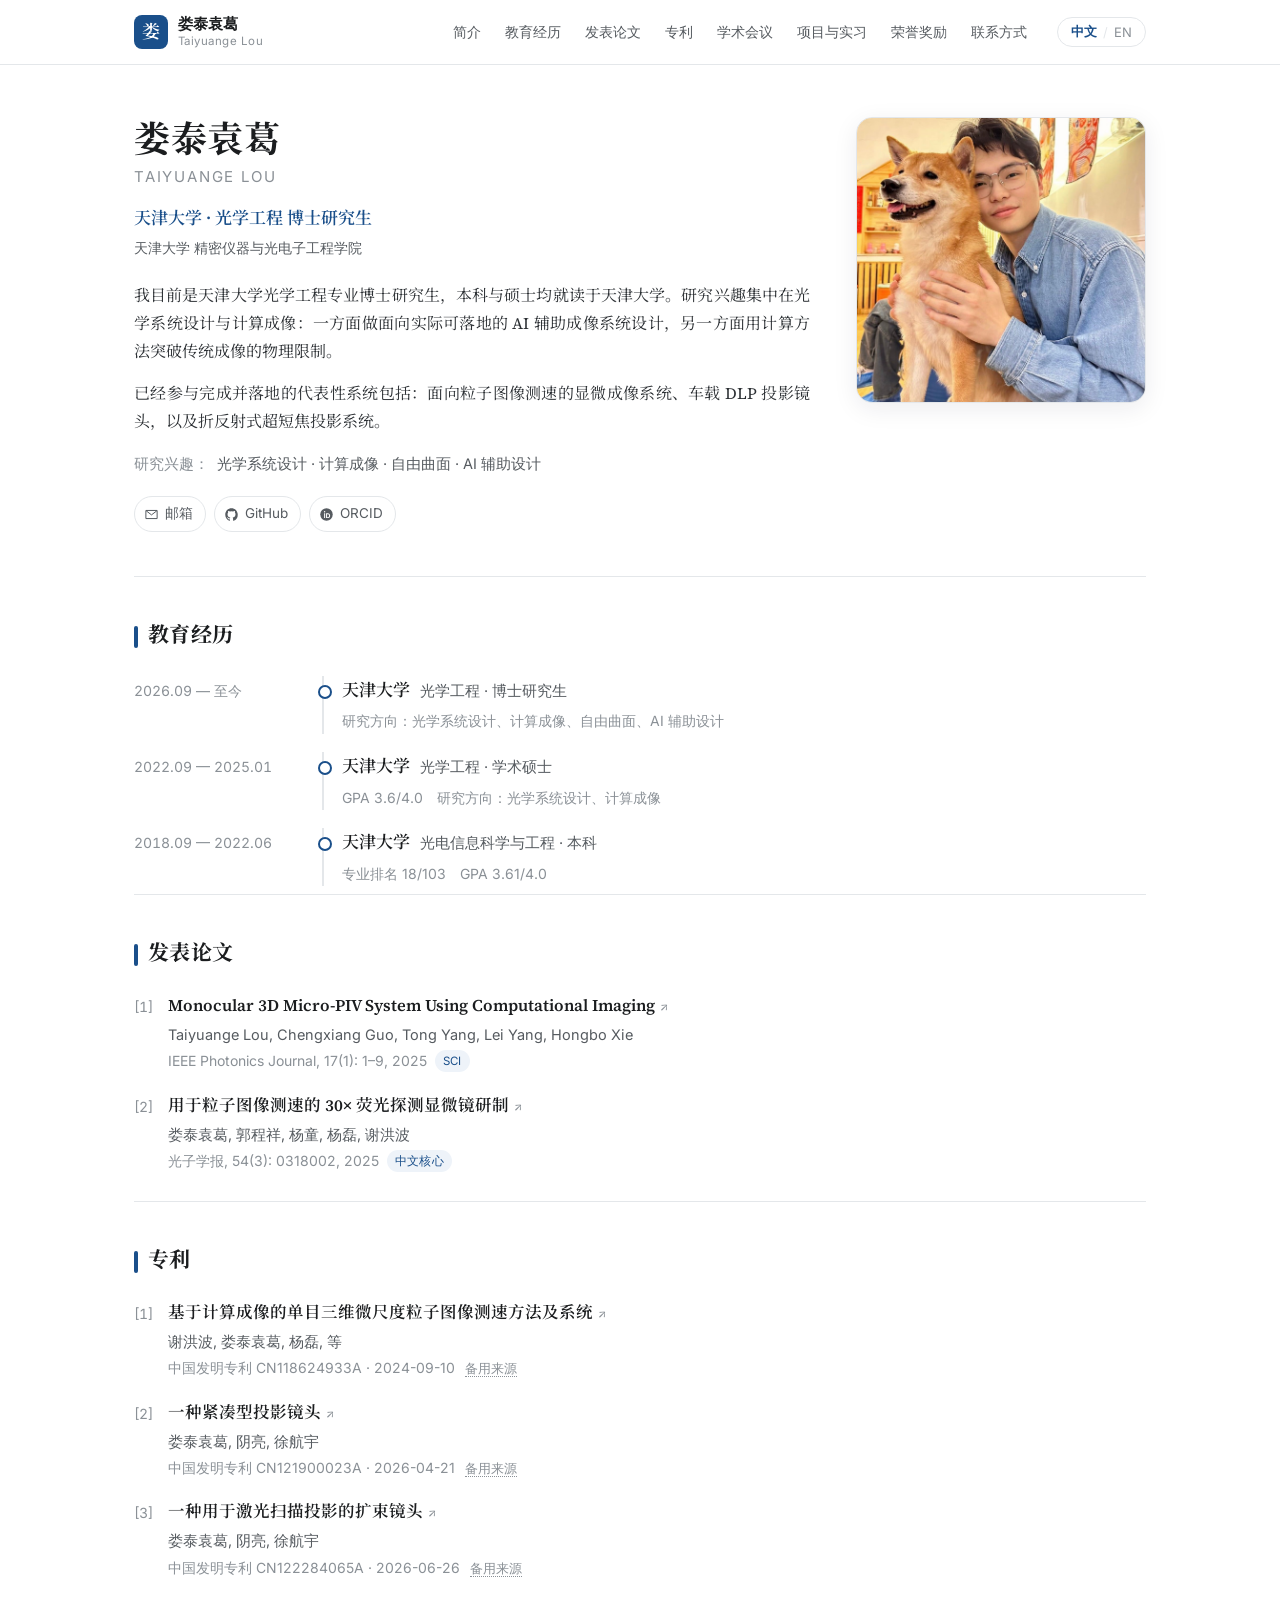
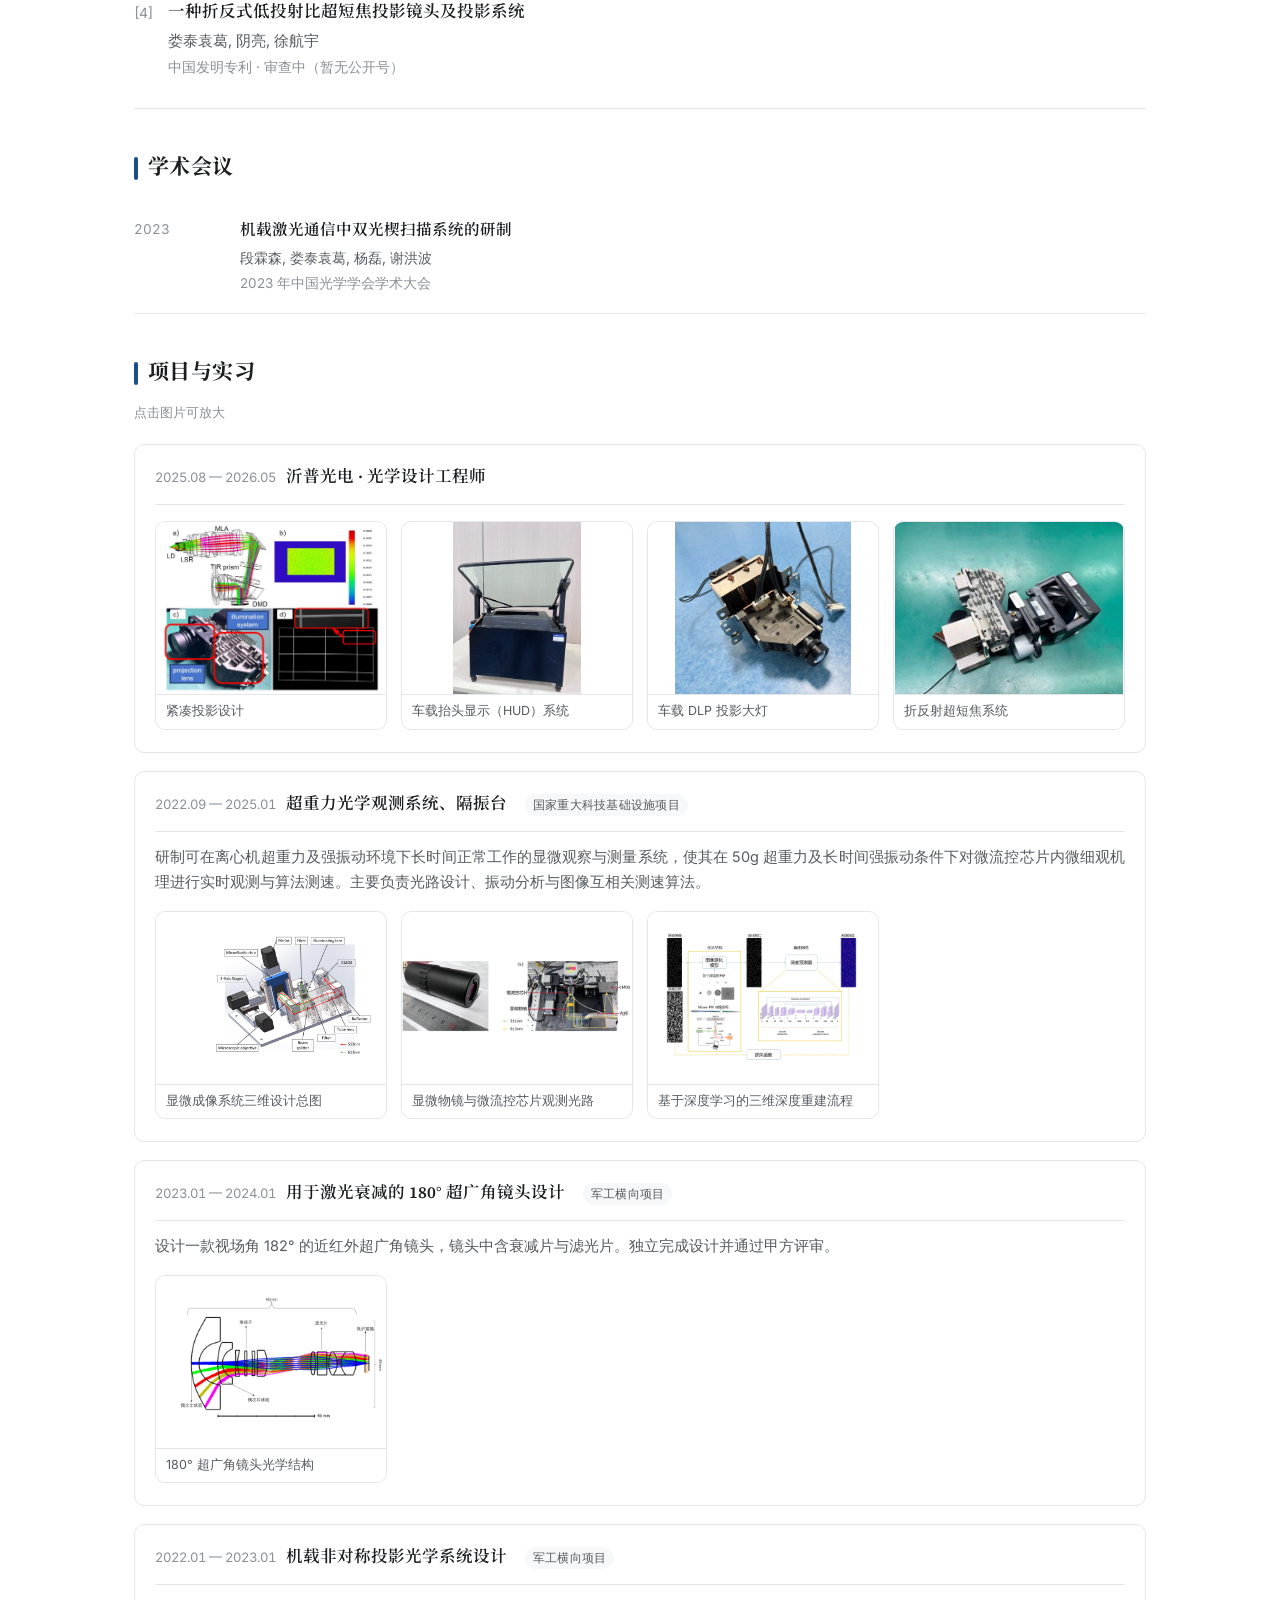
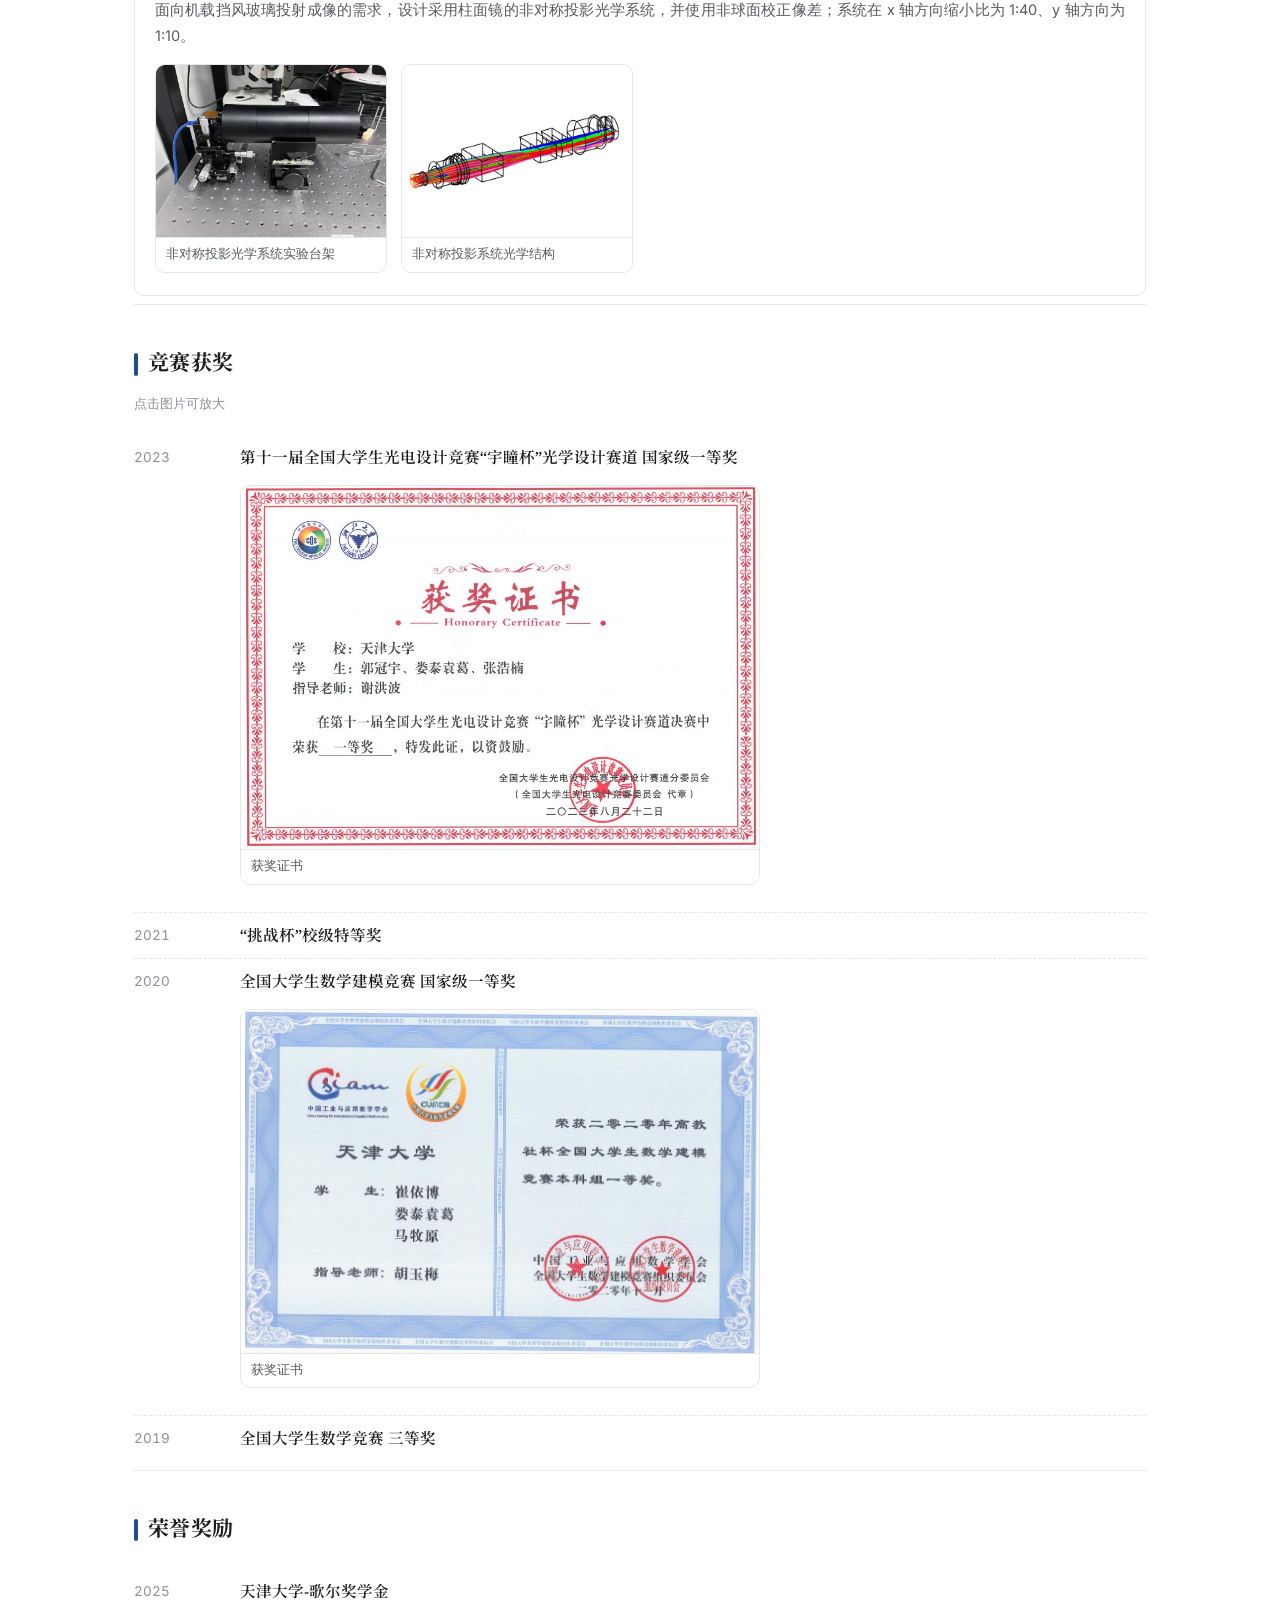
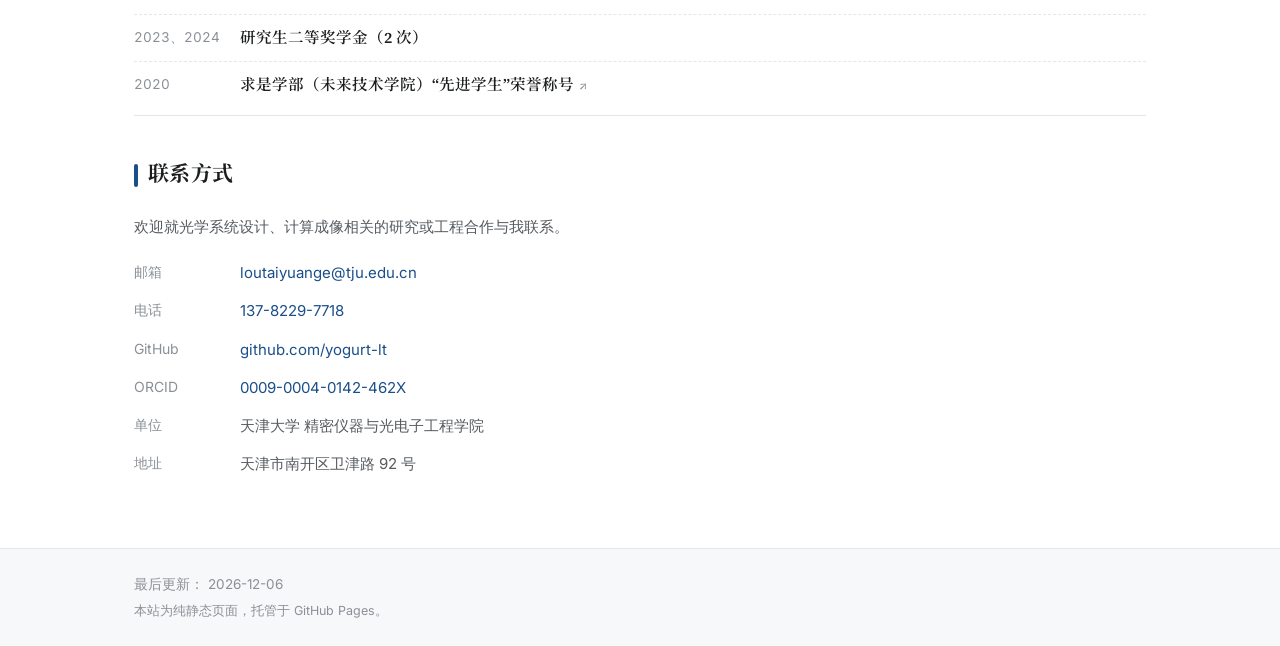
==== index.html @ 1403d363 "Add files via upload" ====
<!DOCTYPE html>
<html lang="zh-CN">
<head>
<meta charset="utf-8">
<meta name="viewport" content="width=device-width, initial-scale=1">
<title>娄泰袁葛 | Taiyuange Lou</title>
<meta name="description" content="娄泰袁葛 — 天津大学光学工程博士研究生，研究方向：光学系统设计、计算成像。">

<!-- 站点图标（可选）：把 favicon.ico 放到根目录即可 -->
<link rel="icon" href="assets/photo.jpg">

<!-- 字体：英文用 Source Serif / 中文用思源宋体；若网络不通会自动回退到系统字体 -->
<link rel="preconnect" href="https://fonts.googleapis.com">
<link rel="preconnect" href="https://fonts.gstatic.com" crossorigin>
<link href="https://fonts.googleapis.com/css2?family=Source+Serif+4:opsz,wght@8..60,400;8..60,600;8..60,700&family=Inter:wght@400;500;600&family=Noto+Serif+SC:wght@400;600;700&display=swap" rel="stylesheet">

<link rel="stylesheet" href="styles.css">
</head>
<body>

<!-- ============ 顶部标题栏 ============ -->
<header class="site-header">
  <div class="wrap header-inner">
    <a class="brand" href="#top">
      <span class="brand-mark">娄</span>
      <span class="brand-text">
        <span class="brand-name" data-i18n="name.full"></span>
        <span class="brand-sub" data-i18n="name.latin"></span>
      </span>
    </a>

    <nav class="site-nav" id="siteNav" aria-label="Main navigation">
      <a href="#about"        data-i18n="nav.about"></a>
      <a href="#education"    data-i18n="nav.education"></a>
      <a href="#publications" data-i18n="nav.publications"></a>
      <a href="#patents"      data-i18n="nav.patents"></a>
      <a href="#conferences"  data-i18n="nav.conferences"></a>
      <a href="#projects"     data-i18n="nav.projects"></a>
      <a href="#honors"       data-i18n="nav.honors"></a>
      <a href="#contact"      data-i18n="nav.contact"></a>
    </nav>

    <div class="header-tools">
      <button class="lang-toggle" id="langToggle" type="button" aria-label="Switch language">
        <span class="lang-opt" data-lang="zh">中文</span>
        <span class="lang-sep">/</span>
        <span class="lang-opt" data-lang="en">EN</span>
      </button>
      <button class="nav-toggle" id="navToggle" type="button" aria-label="Menu" aria-expanded="false">
        <span></span><span></span><span></span>
      </button>
    </div>
  </div>
</header>

<main class="wrap" id="top">

  <!-- ============ 个人简介 ============ -->
  <section class="hero" id="about">
    <div class="hero-text">
      <h1 class="hero-name" data-i18n="name.full"></h1>
      <p class="hero-name-en" data-i18n="name.latin"></p>
      <p class="hero-role" data-i18n="hero.role"></p>
      <p class="hero-affil" data-i18n="hero.affiliation"></p>

      <p class="hero-bio" data-i18n="hero.bio1"></p>
      <p class="hero-bio" data-i18n="hero.bio2"></p>

      <p class="hero-interests">
        <span class="label" data-i18n="hero.interestsLabel"></span>
        <span data-i18n="hero.interests"></span>
      </p>

      <!-- 快捷链接：在 assets/content.js 里改 links 即可 -->
      <ul class="hero-links" id="heroLinks"></ul>
    </div>

    <figure class="hero-photo">
      <img src="assets/photo.jpg" alt="娄泰袁葛 Taiyuange Lou">
    </figure>
  </section>

  <!-- ============ 教育经历 ============ -->
  <section class="section" id="education">
    <h2 class="section-title" data-i18n="nav.education"></h2>
    <div class="timeline" id="educationList"></div>
  </section>

  <!-- ============ 发表论文 ============ -->
  <section class="section" id="publications">
    <h2 class="section-title" data-i18n="nav.publications"></h2>
    <ol class="pub-list" id="publicationList"></ol>
  </section>

  <!-- ============ 专利 ============ -->
  <section class="section" id="patents">
    <h2 class="section-title" data-i18n="nav.patents"></h2>
    <ol class="pub-list" id="patentList"></ol>
  </section>

  <!-- ============ 参与学术会议 ============ -->
  <section class="section" id="conferences">
    <h2 class="section-title" data-i18n="nav.conferences"></h2>
    <ul class="award-list" id="conferenceList"></ul>
  </section>

  <!-- ============ 项目与实习 ============ -->
  <section class="section" id="projects">
    <h2 class="section-title" data-i18n="nav.projects"></h2>
    <p class="section-hint" data-i18n="gallery.hint"></p>
    <div class="card-list" id="projectList"></div>
  </section>

  <!-- ============ 竞赛获奖 ============ -->
  <section class="section" id="competitions">
    <h2 class="section-title" data-i18n="nav.competitions"></h2>
    <p class="section-hint" data-i18n="gallery.hint"></p>
    <ul class="award-list" id="competitionList"></ul>
  </section>

  <!-- ============ 荣誉奖励 ============ -->
  <section class="section" id="honors">
    <h2 class="section-title" data-i18n="nav.honors"></h2>
    <ul class="award-list" id="honorList"></ul>
  </section>

  <!-- ============ 联系方式 ============ -->
  <section class="section" id="contact">
    <h2 class="section-title" data-i18n="nav.contact"></h2>
    <p class="contact-note" data-i18n="contact.note"></p>
    <ul class="contact-list" id="contactList"></ul>
  </section>

</main>

<footer class="site-footer">
  <div class="wrap">
    <p><span data-i18n="footer.updated"></span> <span id="lastUpdated"></span></p>
    <p class="footer-small" data-i18n="footer.built"></p>
  </div>
</footer>

<script src="assets/content.js"></script>
<script src="assets/main.js"></script>
</body>
</html>
---- styles.css ----
/* =========================================================================
   styles.css — 全站样式
   想换配色只需要改文件最上面的 :root 里的几个颜色变量。
   ========================================================================= */

:root {
  --bg:            #ffffff;
  --bg-soft:       #f7f8f9;
  --text:          #1b1d1f;
  --text-soft:     #565b60;
  --text-faint:    #8a9096;
  --line:          #e4e7ea;
  --accent:        #1a4f8a;
  --accent-soft:   #eef3f9;
  --radius:        10px;
  --wrap:          1060px;
  --font-serif:    "Source Serif 4", "Noto Serif SC", Georgia, "Songti SC", "SimSun", serif;
  --font-sans:     Inter, -apple-system, BlinkMacSystemFont, "Segoe UI", "Microsoft YaHei", "PingFang SC", sans-serif;
}

/* 英文模式下正文字体换成无衬线，读起来更接近国际学术主页 */
html[data-lang="en"] {
  --font-serif: "Source Serif 4", Georgia, serif;
  --font-sans: Inter, -apple-system, BlinkMacSystemFont, "Segoe UI", sans-serif;
}

* { box-sizing: border-box; }

html { scroll-behavior: smooth; scroll-padding-top: 84px; }

body {
  margin: 0;
  background: var(--bg);
  color: var(--text);
  font-family: var(--font-sans);
  font-size: 16px;
  line-height: 1.75;
  -webkit-font-smoothing: antialiased;
  text-rendering: optimizeLegibility;
}

a { color: var(--accent); text-decoration: none; }
a:hover { text-decoration: underline; }

p { margin: 0 0 0.9em; }
ol, ul { margin: 0; padding: 0; }

.wrap {
  max-width: var(--wrap);
  margin: 0 auto;
  padding: 0 24px;
}

/* ============================ 顶部导航 ============================ */
.site-header {
  position: sticky;
  top: 0;
  z-index: 50;
  background: rgba(255, 255, 255, 0.92);
  backdrop-filter: saturate(180%) blur(10px);
  border-bottom: 1px solid var(--line);
}

.header-inner {
  display: flex;
  align-items: center;
  gap: 20px;
  min-height: 64px;
}

.brand {
  display: flex;
  align-items: center;
  gap: 10px;
  color: var(--text);
  flex-shrink: 0;
}
.brand:hover { text-decoration: none; }

.brand-mark {
  display: grid;
  place-items: center;
  width: 34px;
  height: 34px;
  border-radius: 8px;
  background: var(--accent);
  color: #fff;
  font-family: var(--font-serif);
  font-size: 18px;
  font-weight: 600;
  line-height: 1;
}

.brand-text { display: flex; flex-direction: column; line-height: 1.25; }
.brand-name { font-size: 15px; font-weight: 600; letter-spacing: 0.01em; }
.brand-sub  { font-size: 11.5px; color: var(--text-faint); letter-spacing: 0.04em; }

.site-nav {
  display: flex;
  gap: 4px;
  margin-left: auto;
  flex-wrap: wrap;
}
.site-nav a {
  padding: 6px 10px;
  border-radius: 6px;
  font-size: 14px;
  color: var(--text-soft);
  white-space: nowrap;
}
.site-nav a:hover {
  color: var(--accent);
  background: var(--accent-soft);
  text-decoration: none;
}

.header-tools { display: flex; align-items: center; gap: 8px; }

.lang-toggle {
  display: inline-flex;
  align-items: center;
  gap: 4px;
  padding: 5px 11px;
  border: 1px solid var(--line);
  border-radius: 999px;
  background: #fff;
  font-family: inherit;
  font-size: 13px;
  color: var(--text-faint);
  cursor: pointer;
  transition: border-color 0.15s ease;
}
.lang-toggle:hover { border-color: var(--accent); }
.lang-opt { padding: 0 2px; }
.lang-opt.is-active { color: var(--accent); font-weight: 600; }
.lang-sep { color: var(--line); }

.nav-toggle {
  display: none;
  flex-direction: column;
  justify-content: center;
  gap: 4px;
  width: 34px;
  height: 34px;
  padding: 0 7px;
  border: 1px solid var(--line);
  border-radius: 8px;
  background: #fff;
  cursor: pointer;
}
.nav-toggle span { display: block; height: 1.5px; background: var(--text-soft); border-radius: 2px; }

/* ============================ 个人简介 ============================ */
.hero {
  display: grid;
  grid-template-columns: minmax(0, 1fr) 290px;
  gap: 46px;
  align-items: start;
  padding: 52px 0 44px;
  border-bottom: 1px solid var(--line);
}

.hero-name {
  margin: 0;
  font-family: var(--font-serif);
  font-size: 36px;
  font-weight: 700;
  letter-spacing: 0.02em;
  line-height: 1.25;
}

.hero-name-en {
  margin: 2px 0 14px;
  font-size: 15px;
  letter-spacing: 0.12em;
  text-transform: uppercase;
  color: var(--text-faint);
}

.hero-role {
  margin: 0 0 2px;
  font-family: var(--font-serif);
  font-size: 17px;
  font-weight: 600;
  color: var(--accent);
}

.hero-affil {
  margin: 0 0 20px;
  font-size: 14px;
  color: var(--text-soft);
}

.hero-bio {
  font-family: var(--font-serif);
  font-size: 16px;
  color: #2c3034;
  text-align: justify;
}

.hero-interests {
  font-size: 14.5px;
  color: var(--text-soft);
  margin-top: 16px;
}
.label { color: var(--text-faint); margin-right: 4px; }

.hero-links {
  display: flex;
  flex-wrap: wrap;
  gap: 8px;
  list-style: none;
  margin-top: 20px;
}

.chip {
  display: inline-flex;
  align-items: center;
  gap: 6px;
  padding: 5px 12px 5px 9px;
  border: 1px solid var(--line);
  border-radius: 999px;
  font-size: 13.5px;
  color: var(--text-soft);
  background: #fff;
  transition: all 0.15s ease;
}
.chip:hover {
  border-color: var(--accent);
  color: var(--accent);
  background: var(--accent-soft);
  text-decoration: none;
}
.chip-icon { display: inline-flex; width: 15px; height: 15px; }
.chip-icon svg { width: 100%; height: 100%; }

.hero-photo { margin: 0; }
.hero-photo img {
  display: block;
  width: 100%;
  height: auto;               /* 按原始比例完整显示，不做任何裁切 */
  border-radius: 16px;        /* 圆角矩形，不裁成圆形 */
  border: 1px solid var(--line);
  background: #fff;
  box-shadow: 0 6px 24px rgba(20, 30, 45, 0.08);
}

/* ============================ 通用区块 ============================ */
.section {
  padding: 40px 0 8px;
  border-bottom: 1px solid var(--line);
}
.section:last-of-type { border-bottom: none; }

.section-title {
  margin: 0 0 22px;
  font-family: var(--font-serif);
  font-size: 21px;
  font-weight: 700;
  letter-spacing: 0.02em;
  position: relative;
  padding-left: 14px;
}
.section-title::before {
  content: "";
  position: absolute;
  left: 0;
  top: 0.42em;
  width: 4px;
  height: 1.05em;
  border-radius: 2px;
  background: var(--accent);
}

/* ============================ 教育经历 ============================ */
.timeline { display: flex; flex-direction: column; gap: 18px; }
.tl-item {
  display: grid;
  grid-template-columns: 168px minmax(0, 1fr);
  gap: 20px;
}
.tl-when {
  font-size: 14px;
  color: var(--text-faint);
  font-variant-numeric: tabular-nums;
  padding-top: 3px;
}
.tl-body { border-left: 2px solid var(--line); padding-left: 18px; position: relative; }
.tl-body::before {
  content: "";
  position: absolute;
  left: -6px;
  top: 9px;
  width: 10px;
  height: 10px;
  border-radius: 50%;
  background: #fff;
  border: 2px solid var(--accent);
}
.tl-head { display: flex; flex-wrap: wrap; align-items: baseline; gap: 10px; }
.tl-school { font-family: var(--font-serif); font-size: 17px; font-weight: 600; }
.tl-degree { font-size: 14.5px; color: var(--text-soft); }
.tl-details { margin: 4px 0 0; font-size: 14px; color: var(--text-faint); }

/* ============================ 论文 / 专利 ============================ */
.pub-list { list-style: none; counter-reset: pub; }
.pub-item {
  counter-increment: pub;
  position: relative;
  padding: 0 0 20px 34px;
}
.pub-item::before {
  content: "[" counter(pub) "]";
  position: absolute;
  left: 0;
  top: 1px;
  font-size: 14px;
  color: var(--text-faint);
  font-variant-numeric: tabular-nums;
}
.pub-title {
  margin: 0 0 3px;
  font-family: var(--font-serif);
  font-size: 16.5px;
  font-weight: 600;
  line-height: 1.5;
}
.pub-title a { color: var(--text); border-bottom: 1px solid transparent; }
.pub-title a:hover { color: var(--accent); text-decoration: none; border-bottom-color: var(--accent); }
.pub-ext { font-size: 12px; color: var(--text-faint); margin-left: 5px; }
.pub-authors { margin: 0 0 2px; font-size: 14.5px; color: var(--text-soft); }
.pub-authors strong, .pub-authors b { color: var(--accent); font-weight: 600; }
.pub-venue { margin: 0; font-size: 14px; color: var(--text-faint); }

.tag {
  display: inline-block;
  margin-left: 8px;
  padding: 1px 8px;
  border-radius: 999px;
  background: var(--accent-soft);
  color: var(--accent);
  font-size: 11.5px;
  font-family: var(--font-sans);
  letter-spacing: 0.02em;
  vertical-align: 1px;
}
.tag-soft { background: var(--bg-soft); color: var(--text-soft); }

.pub-alt {
  margin-left: 10px;
  font-size: 12.5px;
  color: var(--text-faint);
  border-bottom: 1px dotted var(--text-faint);
}
.pub-alt:hover { color: var(--accent); border-bottom-color: var(--accent); text-decoration: none; }

/* ============================ 项目与实习 ============================ */
.card-list { display: flex; flex-direction: column; gap: 18px; }
.card {
  border: 1px solid var(--line);
  border-radius: var(--radius);
  padding: 18px 20px 8px;
  background: #fff;
  transition: border-color 0.15s ease;
}
.card:hover { border-color: #cfd6dd; }
.card-head {
  display: flex;
  flex-wrap: wrap;
  align-items: baseline;
  gap: 10px;
  padding-bottom: 12px;
  margin-bottom: 12px;
  border-bottom: 1px solid var(--line);
}
.card-period {
  font-size: 13px;
  color: var(--text-faint);
  font-variant-numeric: tabular-nums;
}
.card-org { font-family: var(--font-serif); font-size: 16.5px; font-weight: 600; }
.card-entry { margin-bottom: 12px; }
.card-name {
  margin: 0 0 3px;
  font-size: 15.5px;
  font-weight: 600;
  font-family: var(--font-serif);
}
.card-desc { margin: 0; font-size: 14.5px; color: var(--text-soft); text-align: justify; }

/* ============================ 竞赛 / 荣誉 ============================ */
.award-list { list-style: none; }
.award-item {
  display: grid;
  grid-template-columns: 92px minmax(0, 1fr);
  gap: 14px;
  padding: 9px 0;
  border-bottom: 1px dashed var(--line);
}
.award-item:last-child { border-bottom: none; }
.award-year {
  font-size: 13.5px;
  color: var(--text-faint);
  font-variant-numeric: tabular-nums;
  padding-top: 2px;
}
.award-title { margin: 0; font-size: 15.5px; font-weight: 600; font-family: var(--font-serif); }
.award-title a { color: var(--text); border-bottom: 1px solid transparent; }
.award-title a:hover { color: var(--accent); border-bottom-color: var(--accent); text-decoration: none; }
.award-desc { margin: 2px 0 0; font-size: 14px; color: var(--text-soft); }
.award-venue { margin: 2px 0 0; font-size: 13.5px; color: var(--text-faint); }

.section-hint {
  margin: -10px 0 20px;
  font-size: 12.5px;
  color: var(--text-faint);
}

/* ============================ 图片墙 ============================ */
.gallery {
  display: grid;
  grid-template-columns: repeat(auto-fill, minmax(210px, 1fr));
  gap: 14px;
  margin: 16px 0 14px;
}
.gallery-item {
  margin: 0;
  border: 1px solid var(--line);
  border-radius: var(--radius);
  overflow: hidden;
  background: var(--bg-soft);
}
.gallery-item img {
  display: block;
  width: 100%;
  height: 172px;
  object-fit: contain;        /* 完整显示图片，不做任何裁切 */
  object-position: center;
  cursor: zoom-in;
  background: #fff;
}
.gallery-item figcaption {
  padding: 7px 10px 8px;
  font-size: 12.5px;
  line-height: 1.5;
  color: var(--text-soft);
  background: #fff;
  border-top: 1px solid var(--line);
}

/* 证书类图片：用两栏大图展示，保证证书上的字看得清 */
.award-cert {
  display: grid;
  grid-template-columns: repeat(auto-fit, minmax(360px, 520px));
  gap: 16px;
  margin: 14px 0 18px;
  list-style: none;
  padding: 0;
}
.award-cert .gallery-item img {
  height: auto;
  max-height: 420px;
  object-fit: contain;
  width: 100%;
}

/* ============================ 图片放大预览 ============================ */
.lightbox {
  display: none;
  position: fixed;
  inset: 0;
  z-index: 100;
  background: rgba(16, 18, 20, 0.86);
  padding: 26px;
  overflow: auto;
}
.lightbox.is-open { display: flex; align-items: center; justify-content: center; }
.lightbox-inner { max-width: 1100px; width: 100%; text-align: center; }
.lightbox-img {
  max-width: 100%;
  max-height: 80vh;
  border-radius: var(--radius);
  background: #fff;
}
.lightbox-cap { margin: 12px 0 0; color: #e8eaec; font-size: 14px; }
.lightbox-close {
  position: fixed;
  top: 18px;
  right: 22px;
  width: 38px;
  height: 38px;
  border: 1px solid rgba(255, 255, 255, 0.35);
  border-radius: 50%;
  background: rgba(0, 0, 0, 0.35);
  color: #fff;
  font-size: 20px;
  line-height: 1;
  cursor: pointer;
}
.lightbox-close:hover { background: rgba(255, 255, 255, 0.16); }

.skills-line { font-size: 14.5px; color: var(--text-soft); margin: 14px 0 0; }
.skills-line:last-child { margin-bottom: 32px; }

/* ============================ 联系方式 ============================ */
.contact-note { font-size: 15px; color: var(--text-soft); }
.contact-list { list-style: none; margin-bottom: 32px; }
.contact-item {
  display: grid;
  grid-template-columns: 92px minmax(0, 1fr);
  gap: 14px;
  padding: 6px 0;
  font-size: 15px;
}
.contact-label { color: var(--text-faint); font-size: 14px; }
.contact-value { color: var(--text-soft); }

/* ============================ 页脚 ============================ */
.site-footer {
  border-top: 1px solid var(--line);
  background: var(--bg-soft);
  padding: 24px 0;
  margin-top: 24px;
  font-size: 13.5px;
  color: var(--text-faint);
}
.site-footer p { margin: 0; }
.footer-small { margin-top: 4px !important; font-size: 12.5px; }

/* ============================ 窄屏 ============================ */
@media (max-width: 860px) {
  .hero {
    grid-template-columns: 1fr;
    gap: 26px;
    padding-top: 34px;
  }
  .hero-photo { order: -1; width: 210px; }
  .hero-name { font-size: 30px; }

  .header-inner { flex-wrap: wrap; }
  .site-nav {
    order: 3;
    width: 100%;
    margin-left: 0;
    display: none;
    padding-bottom: 12px;
    gap: 2px;
  }
  .site-nav.is-open { display: flex; }
  .header-tools { margin-left: auto; }
  .nav-toggle { display: flex; }

  .tl-item, .award-item, .contact-item {
    grid-template-columns: 1fr;
    gap: 3px;
  }
  .gallery { grid-template-columns: repeat(auto-fill, minmax(150px, 1fr)); gap: 10px; }
  .gallery-item img { height: 140px; }
  .tl-body { border-left: none; padding-left: 0; }
  .tl-body::before { display: none; }
  .pub-item { padding-left: 26px; }
}

/* ============================ 深色模式（跟随系统） ============================ */
@media (prefers-color-scheme: dark) {
  :root {
    --bg:         #16181b;
    --bg-soft:    #1d2023;
    --text:       #e8eaec;
    --text-soft:  #b3b8bd;
    --text-faint: #83898f;
    --line:       #2c3034;
    --accent:     #7fb0e6;
    --accent-soft:#1f2933;
  }
  .site-header { background: rgba(22, 24, 27, 0.92); }
  .lang-toggle, .nav-toggle, .chip, .card { background: #1b1e21; }
  .hero-photo img { background: #1b1e21; }
  .hero-bio { color: #d6d9dc; }
  .tl-body::before { background: var(--bg); }
}

/* ============================ 打印 / 导出 PDF ============================ */
@media print {
  .site-header, .site-footer, .hero-links, .nav-toggle, .lang-toggle { display: none !important; }
  body { font-size: 11pt; }
  .section { break-inside: avoid; padding-top: 18px; }
  a { color: inherit; }
  a[href^="http"]::after { content: " (" attr(href) ")"; font-size: 9pt; color: #666; }
}
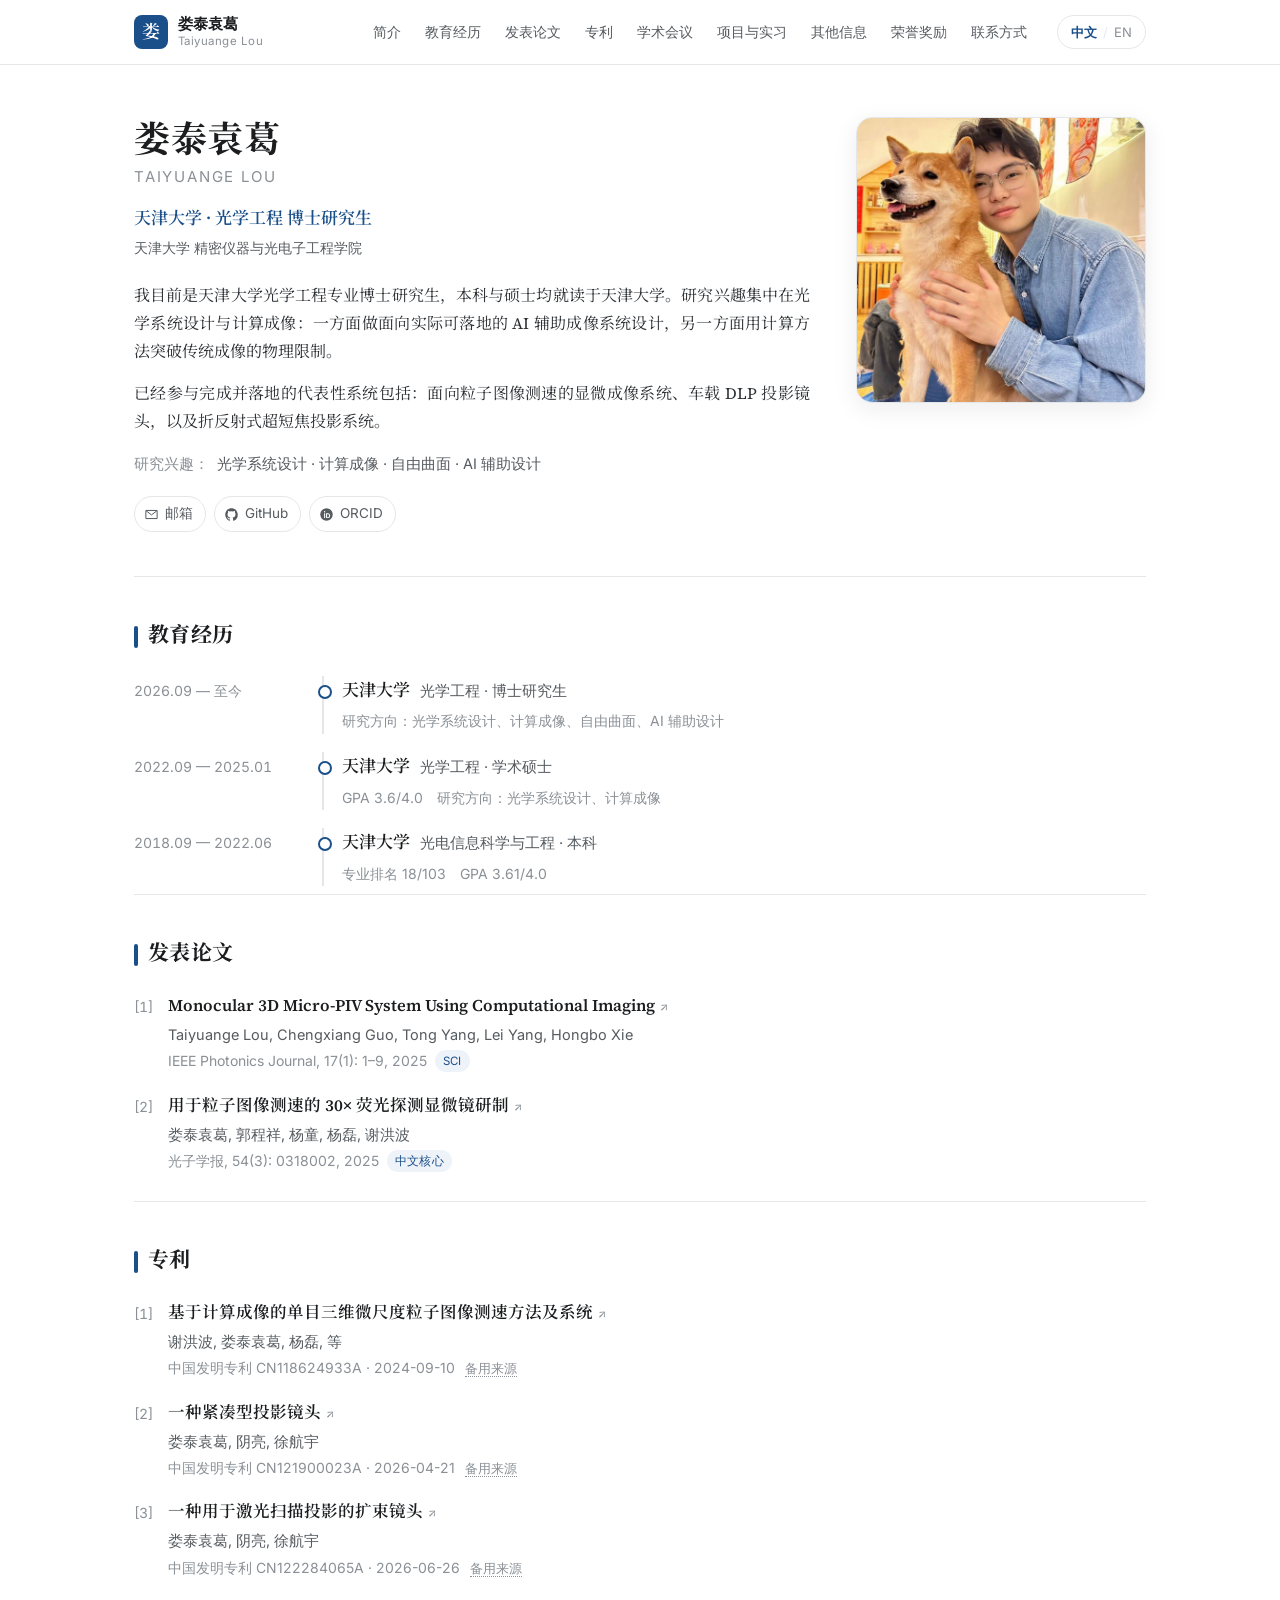
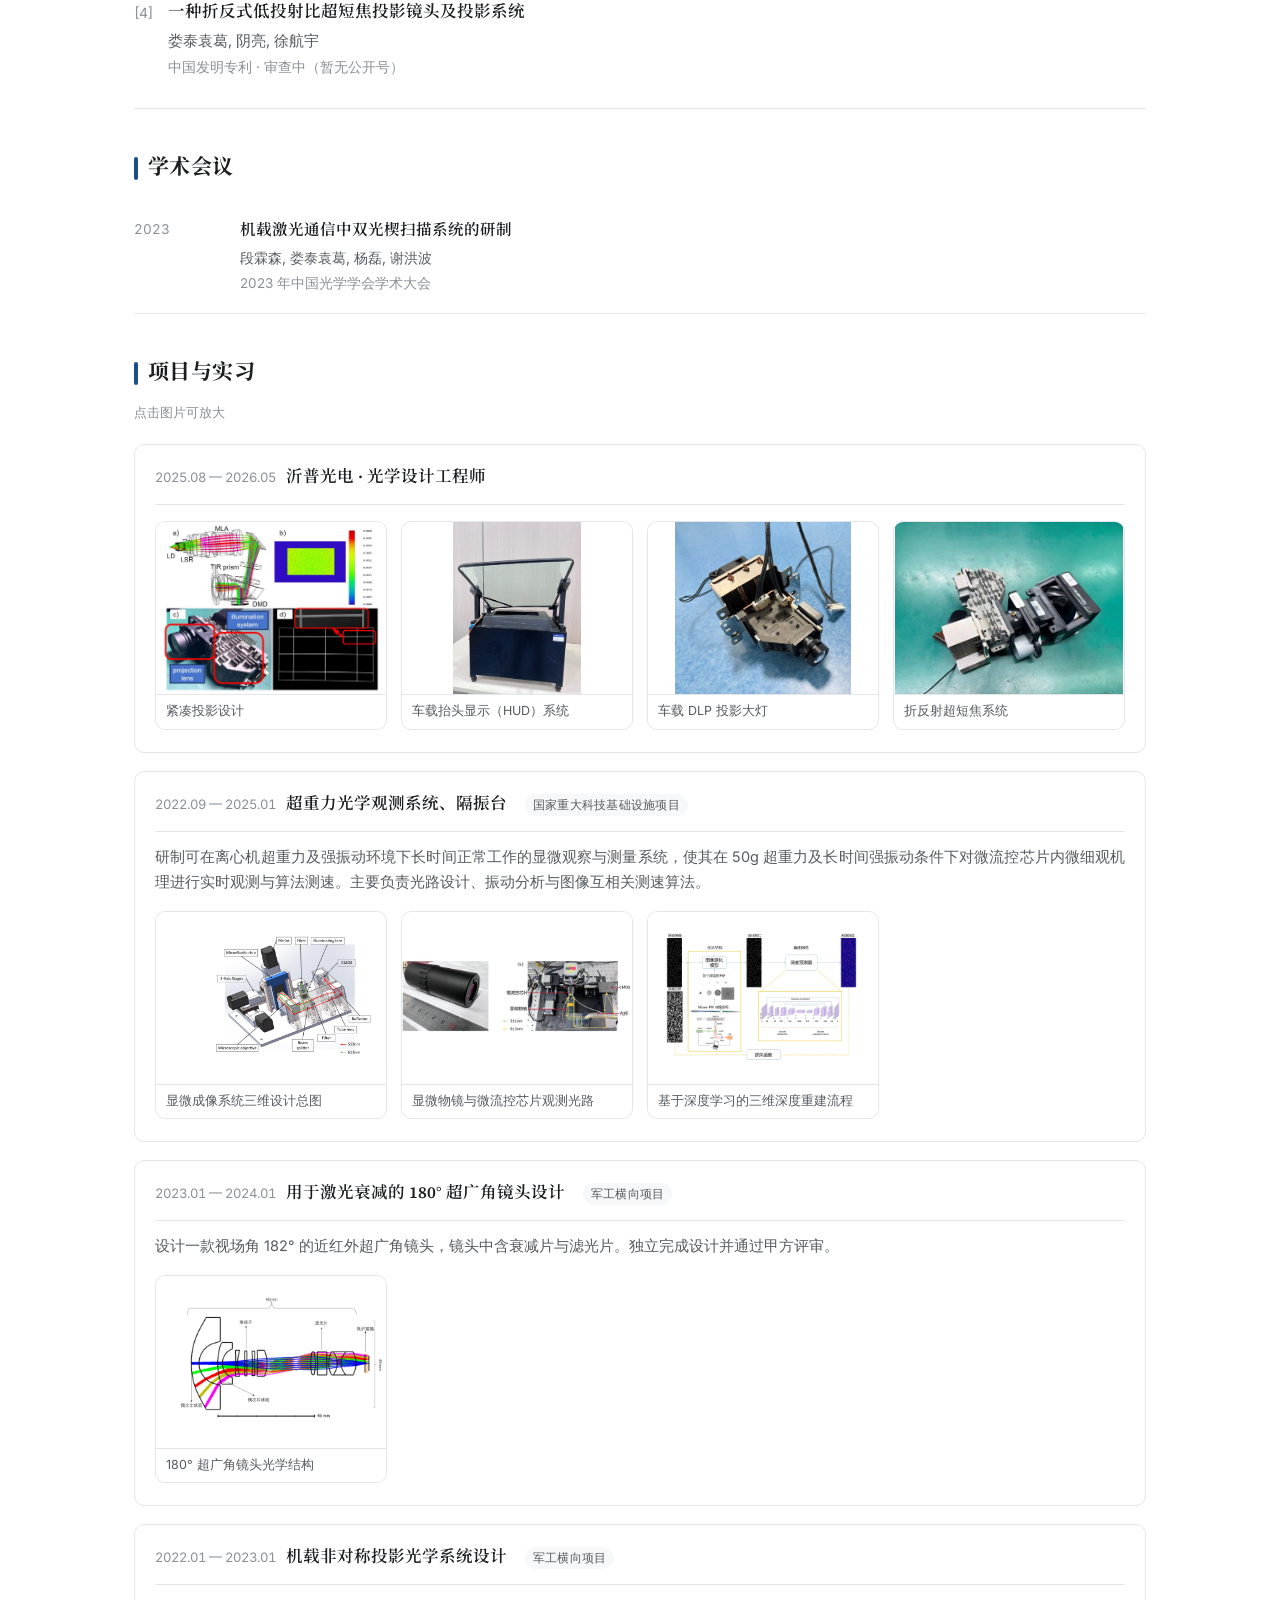
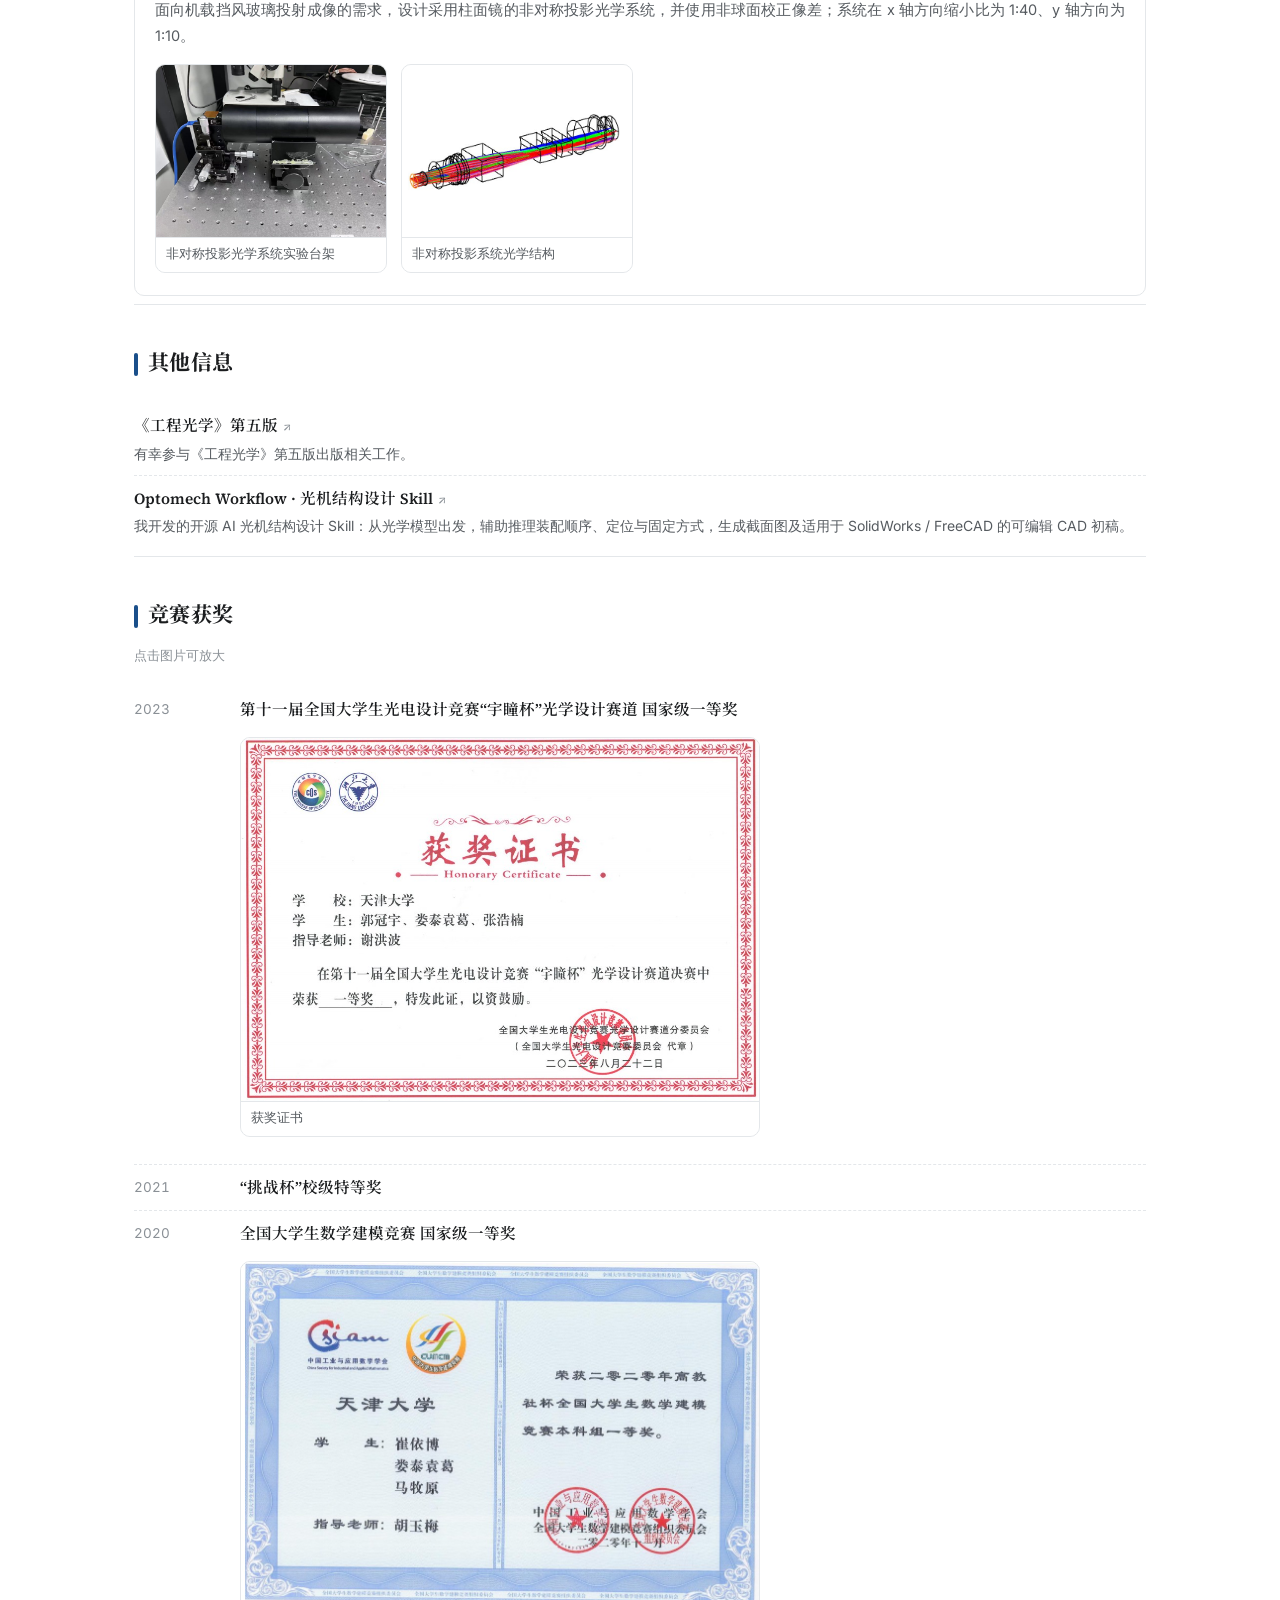
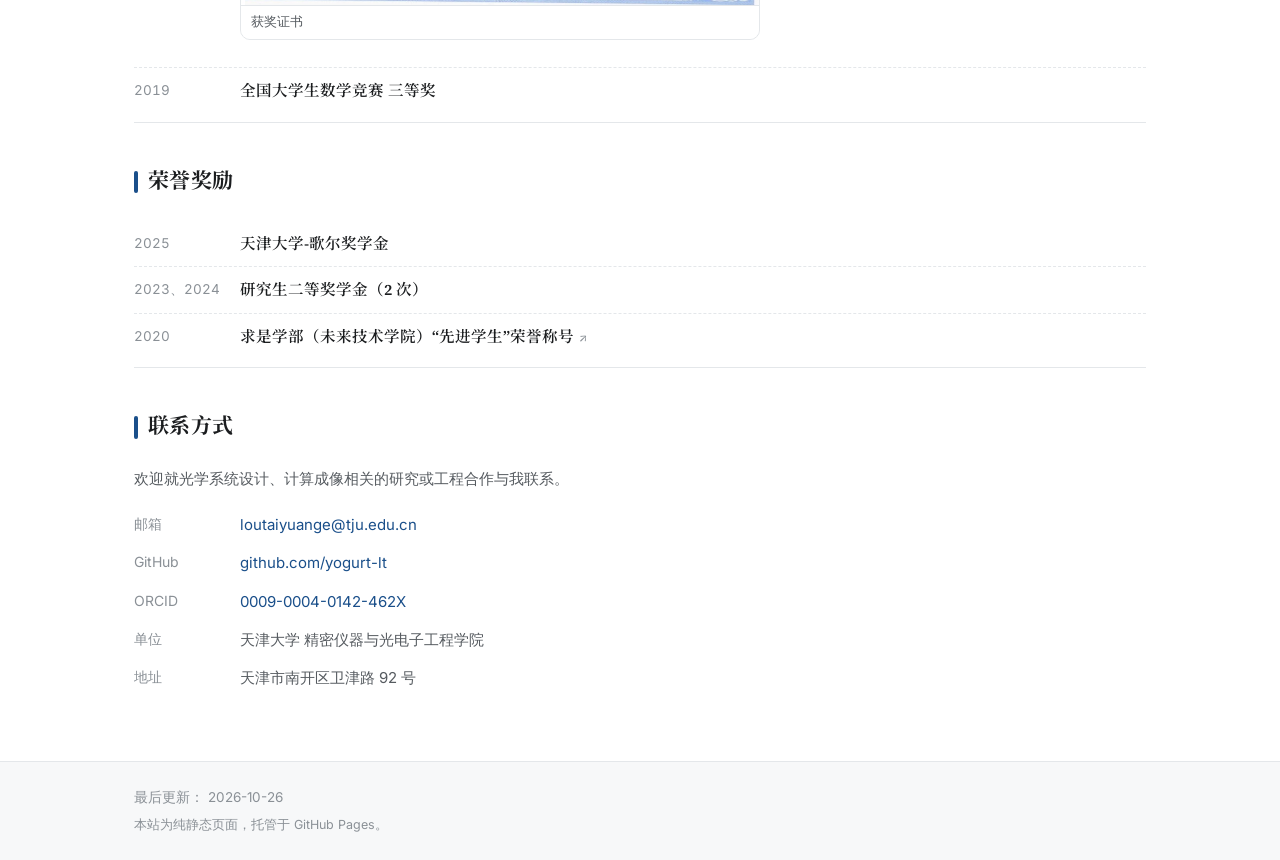
==== commit 2164945a: "Publish crawlable bilingual homepage and update personal information" ====
--- a/index.html
+++ b/index.html
@@ -1,10 +1,10 @@
 <!DOCTYPE html>
-<html lang="zh-CN">
+<html lang="zh-CN" data-lang="zh">
 <head>
 <meta charset="utf-8">
 <meta name="viewport" content="width=device-width, initial-scale=1">
-<title>娄泰袁葛 | Taiyuange Lou</title>
-<meta name="description" content="娄泰袁葛 — 天津大学光学工程博士研究生，研究方向：光学系统设计、计算成像。">
+<title>娄泰袁葛 | Taiyuange Lou | 天津大学光学工程</title>
+<meta name="description" content="天津大学 · 光学工程 博士研究生. 光学系统设计 · 计算成像 · 自由曲面 · AI 辅助设计">
 
 <!-- 站点图标（可选）：把 favicon.ico 放到根目录即可 -->
 <link rel="icon" href="assets/photo.jpg">
@@ -15,6 +15,10 @@
 <link href="https://fonts.googleapis.com/css2?family=Source+Serif+4:opsz,wght@8..60,400;8..60,600;8..60,700&family=Inter:wght@400;500;600&family=Noto+Serif+SC:wght@400;600;700&display=swap" rel="stylesheet">
 
 <link rel="stylesheet" href="styles.css">
+<link rel="canonical" href="https://yogurt-lt.github.io/">
+<link rel="alternate" hreflang="zh-CN" href="https://yogurt-lt.github.io/">
+<link rel="alternate" hreflang="en" href="https://yogurt-lt.github.io/en.html">
+<link rel="alternate" hreflang="x-default" href="https://yogurt-lt.github.io/">
 </head>
 <body>
 
@@ -24,28 +28,29 @@
     <a class="brand" href="#top">
       <span class="brand-mark">娄</span>
       <span class="brand-text">
-        <span class="brand-name" data-i18n="name.full"></span>
-        <span class="brand-sub" data-i18n="name.latin"></span>
+        <span class="brand-name" data-i18n="name.full">娄泰袁葛</span>
+        <span class="brand-sub" data-i18n="name.latin">Taiyuange Lou</span>
       </span>
     </a>
 
     <nav class="site-nav" id="siteNav" aria-label="Main navigation">
-      <a href="#about"        data-i18n="nav.about"></a>
-      <a href="#education"    data-i18n="nav.education"></a>
-      <a href="#publications" data-i18n="nav.publications"></a>
-      <a href="#patents"      data-i18n="nav.patents"></a>
-      <a href="#conferences"  data-i18n="nav.conferences"></a>
-      <a href="#projects"     data-i18n="nav.projects"></a>
-      <a href="#honors"       data-i18n="nav.honors"></a>
-      <a href="#contact"      data-i18n="nav.contact"></a>
+      <a href="#about"        data-i18n="nav.about">简介</a>
+      <a href="#education"    data-i18n="nav.education">教育经历</a>
+      <a href="#publications" data-i18n="nav.publications">发表论文</a>
+      <a href="#patents"      data-i18n="nav.patents">专利</a>
+      <a href="#conferences"  data-i18n="nav.conferences">学术会议</a>
+      <a href="#projects"     data-i18n="nav.projects">项目与实习</a>
+      <a href="#contributions" data-i18n="nav.contributions">其他信息</a>
+      <a href="#honors"       data-i18n="nav.honors">荣誉奖励</a>
+      <a href="#contact"      data-i18n="nav.contact">联系方式</a>
     </nav>
 
     <div class="header-tools">
-      <button class="lang-toggle" id="langToggle" type="button" aria-label="Switch language">
-        <span class="lang-opt" data-lang="zh">中文</span>
+      <a class="lang-toggle" id="langToggle" href="en.html" aria-label="Switch language">
+        <span class="lang-opt is-active" data-lang="zh">中文</span>
         <span class="lang-sep">/</span>
         <span class="lang-opt" data-lang="en">EN</span>
-      </button>
+      </a>
       <button class="nav-toggle" id="navToggle" type="button" aria-label="Menu" aria-expanded="false">
         <span></span><span></span><span></span>
       </button>
@@ -58,21 +63,21 @@
   <!-- ============ 个人简介 ============ -->
   <section class="hero" id="about">
     <div class="hero-text">
-      <h1 class="hero-name" data-i18n="name.full"></h1>
-      <p class="hero-name-en" data-i18n="name.latin"></p>
-      <p class="hero-role" data-i18n="hero.role"></p>
-      <p class="hero-affil" data-i18n="hero.affiliation"></p>
+      <h1 class="hero-name" data-i18n="name.full">娄泰袁葛</h1>
+      <p class="hero-name-en" data-i18n="name.latin">Taiyuange Lou</p>
+      <p class="hero-role" data-i18n="hero.role">天津大学 · 光学工程 博士研究生</p>
+      <p class="hero-affil" data-i18n="hero.affiliation">天津大学 精密仪器与光电子工程学院</p>
 
-      <p class="hero-bio" data-i18n="hero.bio1"></p>
-      <p class="hero-bio" data-i18n="hero.bio2"></p>
+      <p class="hero-bio" data-i18n="hero.bio1">我目前是天津大学光学工程专业博士研究生，本科与硕士均就读于天津大学。研究兴趣集中在光学系统设计与计算成像：一方面做面向实际可落地的 AI 辅助成像系统设计，另一方面用计算方法突破传统成像的物理限制。</p>
+      <p class="hero-bio" data-i18n="hero.bio2">已经参与完成并落地的代表性系统包括：面向粒子图像测速的显微成像系统、车载 DLP 投影镜头，以及折反射式超短焦投影系统。</p>
 
       <p class="hero-interests">
-        <span class="label" data-i18n="hero.interestsLabel"></span>
-        <span data-i18n="hero.interests"></span>
+        <span class="label" data-i18n="hero.interestsLabel">研究兴趣：</span>
+        <span data-i18n="hero.interests">光学系统设计 · 计算成像 · 自由曲面 · AI 辅助设计</span>
       </p>
 
       <!-- 快捷链接：在 assets/content.js 里改 links 即可 -->
-      <ul class="hero-links" id="heroLinks"></ul>
+      <ul class="hero-links" id="heroLinks"><li><a class="chip" href="mailto:loutaiyuange@tju.edu.cn"><span class="chip-icon"><svg viewBox="0 0 24 24" aria-hidden="true"><path d="M3 5.5h18v13H3z" fill="none" stroke="currentColor" stroke-width="1.6"/><path d="M3.6 6.2 12 12.6l8.4-6.4" fill="none" stroke="currentColor" stroke-width="1.6"/></svg></span><span class="chip-text">邮箱</span></a></li><li><a class="chip" href="https://github.com/yogurt-lt/" target="_blank" rel="noopener"><span class="chip-icon"><svg viewBox="0 0 24 24" aria-hidden="true"><path fill="currentColor" d="M12 2C6.48 2 2 6.58 2 12.23c0 4.52 2.87 8.35 6.84 9.7.5.1.68-.22.68-.49v-1.7c-2.78.62-3.37-1.37-3.37-1.37-.45-1.18-1.11-1.5-1.11-1.5-.91-.63.07-.62.07-.62 1 .07 1.53 1.06 1.53 1.06.9 1.57 2.36 1.12 2.94.86.09-.67.35-1.12.63-1.38-2.22-.26-4.56-1.14-4.56-5.06 0-1.12.39-2.03 1.03-2.75-.1-.26-.45-1.3.1-2.71 0 0 .84-.28 2.75 1.05a9.4 9.4 0 0 1 5 0c1.91-1.33 2.75-1.05 2.75-1.05.55 1.41.2 2.45.1 2.71.64.72 1.03 1.63 1.03 2.75 0 3.93-2.34 4.8-4.57 5.05.36.32.68.94.68 1.9v2.82c0 .27.18.6.69.49A10.06 10.06 0 0 0 22 12.23C22 6.58 17.52 2 12 2Z"/></svg></span><span class="chip-text">GitHub</span></a></li><li><a class="chip" href="https://orcid.org/0009-0004-0142-462X" target="_blank" rel="noopener"><span class="chip-icon"><svg viewBox="0 0 24 24" aria-hidden="true"><circle cx="12" cy="12" r="10" fill="currentColor"/><path fill="#fff" d="M9 8.6a1.1 1.1 0 1 1 0-2.2 1.1 1.1 0 0 1 0 2.2Zm-.8 1.4h1.6v7.6H8.2V10Zm3.1 0h3c2.1 0 3.5 1.5 3.5 3.8s-1.4 3.8-3.5 3.8h-3V10Zm1.6 1.4v4.8h1.3c1.2 0 1.9-.9 1.9-2.4s-.7-2.4-1.9-2.4h-1.3Z"/></svg></span><span class="chip-text">ORCID</span></a></li></ul>
     </div>
 
     <figure class="hero-photo">
@@ -82,61 +87,66 @@
 
   <!-- ============ 教育经历 ============ -->
   <section class="section" id="education">
-    <h2 class="section-title" data-i18n="nav.education"></h2>
-    <div class="timeline" id="educationList"></div>
+    <h2 class="section-title" data-i18n="nav.education">教育经历</h2>
+    <div class="timeline" id="educationList"><div class="tl-item"><div class="tl-when">2026.09 — 至今</div><div class="tl-body"><div class="tl-head"><span class="tl-school">天津大学</span><span class="tl-degree">光学工程 · 博士研究生</span></div><p class="tl-details">研究方向：光学系统设计、计算成像、自由曲面、AI 辅助设计</p></div></div><div class="tl-item"><div class="tl-when">2022.09 — 2025.01</div><div class="tl-body"><div class="tl-head"><span class="tl-school">天津大学</span><span class="tl-degree">光学工程 · 学术硕士</span></div><p class="tl-details">GPA 3.6/4.0　研究方向：光学系统设计、计算成像</p></div></div><div class="tl-item"><div class="tl-when">2018.09 — 2022.06</div><div class="tl-body"><div class="tl-head"><span class="tl-school">天津大学</span><span class="tl-degree">光电信息科学与工程 · 本科</span></div><p class="tl-details">专业排名 18/103　GPA 3.61/4.0</p></div></div></div>
   </section>
 
   <!-- ============ 发表论文 ============ -->
   <section class="section" id="publications">
-    <h2 class="section-title" data-i18n="nav.publications"></h2>
-    <ol class="pub-list" id="publicationList"></ol>
+    <h2 class="section-title" data-i18n="nav.publications">发表论文</h2>
+    <ol class="pub-list" id="publicationList"><li class="pub-item"><p class="pub-title"><a href="https://doi.org/10.1109/JPHOT.2024.3520163" target="_blank" rel="noopener">Monocular 3D Micro-PIV System Using Computational Imaging</a><span class="pub-ext">↗</span></p><p class="pub-authors">Taiyuange Lou, Chengxiang Guo, Tong Yang, Lei Yang, Hongbo Xie</p><p class="pub-venue"><span class="pub-venue-text">IEEE Photonics Journal, 17(1): 1–9, 2025</span><span class="tag">SCI</span></p></li><li class="pub-item"><p class="pub-title"><a href="https://doi.org/10.3788/gzxb20255403.0318002" target="_blank" rel="noopener">用于粒子图像测速的 30× 荧光探测显微镜研制</a><span class="pub-ext">↗</span></p><p class="pub-authors">娄泰袁葛, 郭程祥, 杨童, 杨磊, 谢洪波</p><p class="pub-venue"><span class="pub-venue-text">光子学报, 54(3): 0318002, 2025</span><span class="tag">中文核心</span></p></li></ol>
   </section>
 
   <!-- ============ 专利 ============ -->
   <section class="section" id="patents">
-    <h2 class="section-title" data-i18n="nav.patents"></h2>
-    <ol class="pub-list" id="patentList"></ol>
+    <h2 class="section-title" data-i18n="nav.patents">专利</h2>
+    <ol class="pub-list" id="patentList"><li class="pub-item"><p class="pub-title"><a href="https://patents.google.com/patent/CN118624933A/zh" target="_blank" rel="noopener">基于计算成像的单目三维微尺度粒子图像测速方法及系统</a><span class="pub-ext">↗</span></p><p class="pub-authors">谢洪波, 娄泰袁葛, 杨磊, 等</p><p class="pub-venue"><span class="pub-venue-text">中国发明专利 CN118624933A · 2024-09-10</span><a class="pub-alt" href="https://eureka.patsnap.com/patent/CN118624933A" target="_blank" rel="noopener">备用来源</a></p></li><li class="pub-item"><p class="pub-title"><a href="https://patents.google.com/patent/CN121900023A/zh" target="_blank" rel="noopener">一种紧凑型投影镜头</a><span class="pub-ext">↗</span></p><p class="pub-authors">娄泰袁葛, 阴亮, 徐航宇</p><p class="pub-venue"><span class="pub-venue-text">中国发明专利 CN121900023A · 2026-04-21</span><a class="pub-alt" href="https://eureka.patsnap.com/patent/CN121900023A" target="_blank" rel="noopener">备用来源</a></p></li><li class="pub-item"><p class="pub-title"><a href="https://patents.google.com/patent/CN122284065A/zh" target="_blank" rel="noopener">一种用于激光扫描投影的扩束镜头</a><span class="pub-ext">↗</span></p><p class="pub-authors">娄泰袁葛, 阴亮, 徐航宇</p><p class="pub-venue"><span class="pub-venue-text">中国发明专利 CN122284065A · 2026-06-26</span><a class="pub-alt" href="https://eureka.patsnap.com/patent/CN122284065A" target="_blank" rel="noopener">备用来源</a></p></li><li class="pub-item"><p class="pub-title"><span>一种折反式低投射比超短焦投影镜头及投影系统</span></p><p class="pub-authors">娄泰袁葛, 阴亮, 徐航宇</p><p class="pub-venue"><span class="pub-venue-text">中国发明专利 · 审查中（暂无公开号）</span></p></li></ol>
   </section>
 
   <!-- ============ 参与学术会议 ============ -->
   <section class="section" id="conferences">
-    <h2 class="section-title" data-i18n="nav.conferences"></h2>
-    <ul class="award-list" id="conferenceList"></ul>
+    <h2 class="section-title" data-i18n="nav.conferences">学术会议</h2>
+    <ul class="award-list" id="conferenceList"><li class="award-item"><span class="award-year">2023</span><div class="award-body"><p class="award-title">机载激光通信中双光楔扫描系统的研制</p><p class="award-desc">段霖森, 娄泰袁葛, 杨磊, 谢洪波</p><p class="award-venue">2023 年中国光学学会学术大会</p></div></li></ul>
   </section>
 
   <!-- ============ 项目与实习 ============ -->
   <section class="section" id="projects">
-    <h2 class="section-title" data-i18n="nav.projects"></h2>
-    <p class="section-hint" data-i18n="gallery.hint"></p>
-    <div class="card-list" id="projectList"></div>
+    <h2 class="section-title" data-i18n="nav.projects">项目与实习</h2>
+    <p class="section-hint" data-i18n="gallery.hint">点击图片可放大</p>
+    <div class="card-list" id="projectList"><div class="card"><div class="card-head"><span class="card-period">2025.08 — 2026.05</span><span class="card-org">沂普光电 · 光学设计工程师</span></div><div class="gallery"><figure class="gallery-item"><img tabindex="0" src="assets/images/proj-dlp-optics.jpg" alt="紧凑投影设计" loading="lazy"><figcaption>紧凑投影设计</figcaption></figure><figure class="gallery-item"><img tabindex="0" src="assets/images/proj-dlp-hud.jpg" alt="车载抬头显示（HUD）系统" loading="lazy"><figcaption>车载抬头显示（HUD）系统</figcaption></figure><figure class="gallery-item"><img tabindex="0" src="assets/images/proj-dlp-headlamp.jpg" alt="车载 DLP 投影大灯" loading="lazy"><figcaption>车载 DLP 投影大灯</figcaption></figure><figure class="gallery-item"><img tabindex="0" src="assets/images/proj-dlp-ust.jpg" alt="折反射超短焦系统" loading="lazy"><figcaption>折反射超短焦系统</figcaption></figure></div></div><div class="card"><div class="card-head"><span class="card-period">2022.09 — 2025.01</span><span class="card-org">超重力光学观测系统、隔振台</span><span class="tag tag-soft">国家重大科技基础设施项目</span></div><p class="card-desc">研制可在离心机超重力及强振动环境下长时间正常工作的显微观察与测量系统，使其在 50g 超重力及长时间强振动条件下对微流控芯片内微细观机理进行实时观测与算法测速。主要负责光路设计、振动分析与图像互相关测速算法。</p><div class="gallery"><figure class="gallery-item"><img tabindex="0" src="assets/images/micro-piv-system.jpg" alt="显微成像系统三维设计总图" loading="lazy"><figcaption>显微成像系统三维设计总图</figcaption></figure><figure class="gallery-item"><img tabindex="0" src="assets/images/micro-piv-objective.jpg" alt="显微物镜与微流控芯片观测光路" loading="lazy"><figcaption>显微物镜与微流控芯片观测光路</figcaption></figure><figure class="gallery-item"><img tabindex="0" src="assets/images/micro-piv-network.jpg" alt="基于深度学习的三维深度重建流程" loading="lazy"><figcaption>基于深度学习的三维深度重建流程</figcaption></figure></div></div><div class="card"><div class="card-head"><span class="card-period">2023.01 — 2024.01</span><span class="card-org">用于激光衰减的 180° 超广角镜头设计</span><span class="tag tag-soft">军工横向项目</span></div><p class="card-desc">设计一款视场角 182° 的近红外超广角镜头，镜头中含衰减片与滤光片。独立完成设计并通过甲方评审。</p><div class="gallery"><figure class="gallery-item"><img tabindex="0" src="assets/images/wideangle-lens.jpg" alt="180° 超广角镜头光学结构" loading="lazy"><figcaption>180° 超广角镜头光学结构</figcaption></figure></div></div><div class="card"><div class="card-head"><span class="card-period">2022.01 — 2023.01</span><span class="card-org">机载非对称投影光学系统设计</span><span class="tag tag-soft">军工横向项目</span></div><p class="card-desc">面向机载挡风玻璃投射成像的需求，设计采用柱面镜的非对称投影光学系统，并使用非球面校正像差；系统在 x 轴方向缩小比为 1:40、y 轴方向为 1:10。</p><div class="gallery"><figure class="gallery-item"><img tabindex="0" src="assets/images/asym-projection.jpg" alt="非对称投影光学系统实验台架" loading="lazy"><figcaption>非对称投影光学系统实验台架</figcaption></figure><figure class="gallery-item"><img tabindex="0" src="assets/images/asym-lens.png" alt="非对称投影系统光学结构" loading="lazy"><figcaption>非对称投影系统光学结构</figcaption></figure></div></div></div>
+  </section>
+
+  <section class="section" id="contributions">
+    <h2 class="section-title" data-i18n="nav.contributions">其他信息</h2>
+    <ul class="award-list" id="contributionList"><li class="award-item"><span class="award-year"></span><div class="award-body"><p class="award-title"><a href="http://cs.cmpedu.com/books/book/5611469.htm" target="_blank" rel="noopener">《工程光学》第五版</a><span class="pub-ext">↗</span></p><p class="award-desc">有幸参与《工程光学》第五版出版相关工作。</p></div></li><li class="award-item"><span class="award-year"></span><div class="award-body"><p class="award-title"><a href="https://yogurt-lt.github.io/optomech-workflow/" target="_blank" rel="noopener">Optomech Workflow · 光机结构设计 Skill</a><span class="pub-ext">↗</span></p><p class="award-desc">我开发的开源 AI 光机结构设计 Skill：从光学模型出发，辅助推理装配顺序、定位与固定方式，生成截面图及适用于 SolidWorks / FreeCAD 的可编辑 CAD 初稿。</p></div></li></ul>
   </section>
 
   <!-- ============ 竞赛获奖 ============ -->
   <section class="section" id="competitions">
-    <h2 class="section-title" data-i18n="nav.competitions"></h2>
-    <p class="section-hint" data-i18n="gallery.hint"></p>
-    <ul class="award-list" id="competitionList"></ul>
+    <h2 class="section-title" data-i18n="nav.competitions">竞赛获奖</h2>
+    <p class="section-hint" data-i18n="gallery.hint">点击图片可放大</p>
+    <ul class="award-list" id="competitionList"><li class="award-item"><span class="award-year">2023</span><div class="award-body"><p class="award-title"><span>第十一届全国大学生光电设计竞赛“宇瞳杯”光学设计赛道 国家级一等奖</span></p><div class="gallery award-cert"><figure class="gallery-item"><img tabindex="0" src="assets/images/award-optics-2023.jpg" alt="获奖证书" loading="lazy"><figcaption>获奖证书</figcaption></figure></div></div></li><li class="award-item"><span class="award-year">2021</span><div class="award-body"><p class="award-title"><span>“挑战杯”校级特等奖</span></p></div></li><li class="award-item"><span class="award-year">2020</span><div class="award-body"><p class="award-title"><span>全国大学生数学建模竞赛 国家级一等奖</span></p><div class="gallery award-cert"><figure class="gallery-item"><img tabindex="0" src="assets/images/award-modeling-2020.jpg" alt="获奖证书" loading="lazy"><figcaption>获奖证书</figcaption></figure></div></div></li><li class="award-item"><span class="award-year">2019</span><div class="award-body"><p class="award-title"><span>全国大学生数学竞赛 三等奖</span></p></div></li></ul>
   </section>
 
   <!-- ============ 荣誉奖励 ============ -->
   <section class="section" id="honors">
-    <h2 class="section-title" data-i18n="nav.honors"></h2>
-    <ul class="award-list" id="honorList"></ul>
+    <h2 class="section-title" data-i18n="nav.honors">荣誉奖励</h2>
+    <ul class="award-list" id="honorList"><li class="award-item"><span class="award-year">2025</span><div class="award-body"><p class="award-title"><span>天津大学-歌尔奖学金</span></p></div></li><li class="award-item"><span class="award-year">2023、2024</span><div class="award-body"><p class="award-title"><span>研究生二等奖学金（2 次）</span></p></div></li><li class="award-item"><span class="award-year">2020</span><div class="award-body"><p class="award-title"><a href="https://qiushi.tju.edu.cn/info/1130/1951.htm" target="_blank" rel="noopener">求是学部（未来技术学院）“先进学生”荣誉称号</a><span class="pub-ext">↗</span></p></div></li></ul>
   </section>
 
   <!-- ============ 联系方式 ============ -->
   <section class="section" id="contact">
-    <h2 class="section-title" data-i18n="nav.contact"></h2>
-    <p class="contact-note" data-i18n="contact.note"></p>
-    <ul class="contact-list" id="contactList"></ul>
+    <h2 class="section-title" data-i18n="nav.contact">联系方式</h2>
+    <p class="contact-note" data-i18n="contact.note">欢迎就光学系统设计、计算成像相关的研究或工程合作与我联系。</p>
+    <ul class="contact-list" id="contactList"><li class="contact-item"><span class="contact-label">邮箱</span><a href="mailto:loutaiyuange@tju.edu.cn">loutaiyuange@tju.edu.cn</a></li><li class="contact-item"><span class="contact-label">GitHub</span><a href="https://github.com/yogurt-lt/" target="_blank" rel="noopener">github.com/yogurt-lt</a></li><li class="contact-item"><span class="contact-label">ORCID</span><a href="https://orcid.org/0009-0004-0142-462X" target="_blank" rel="noopener">0009-0004-0142-462X</a></li><li class="contact-item"><span class="contact-label">单位</span><span class="contact-value">天津大学 精密仪器与光电子工程学院</span></li><li class="contact-item"><span class="contact-label">地址</span><span class="contact-value">天津市南开区卫津路 92 号</span></li></ul>
   </section>
 
 </main>
 
 <footer class="site-footer">
   <div class="wrap">
-    <p><span data-i18n="footer.updated"></span> <span id="lastUpdated"></span></p>
-    <p class="footer-small" data-i18n="footer.built"></p>
+    <p><span data-i18n="footer.updated">最后更新：</span> <span id="lastUpdated">2026-10-26</span></p>
+    <p class="footer-small" data-i18n="footer.built">本站为纯静态页面，托管于 GitHub Pages。</p>
   </div>
 </footer>
 
--- a/styles.css
+++ b/styles.css
@@ -514,6 +514,11 @@
 }
 .contact-label { color: var(--text-faint); font-size: 14px; }
 .contact-value { color: var(--text-soft); }
+
+/* These entries have no dates, so they do not need an empty year column. */
+#contributionList .award-item { display: block; }
+#contributionList .award-year { display: none; }
+.lang-toggle { text-decoration: none; }
 
 /* ============================ 页脚 ============================ */
 .site-footer {
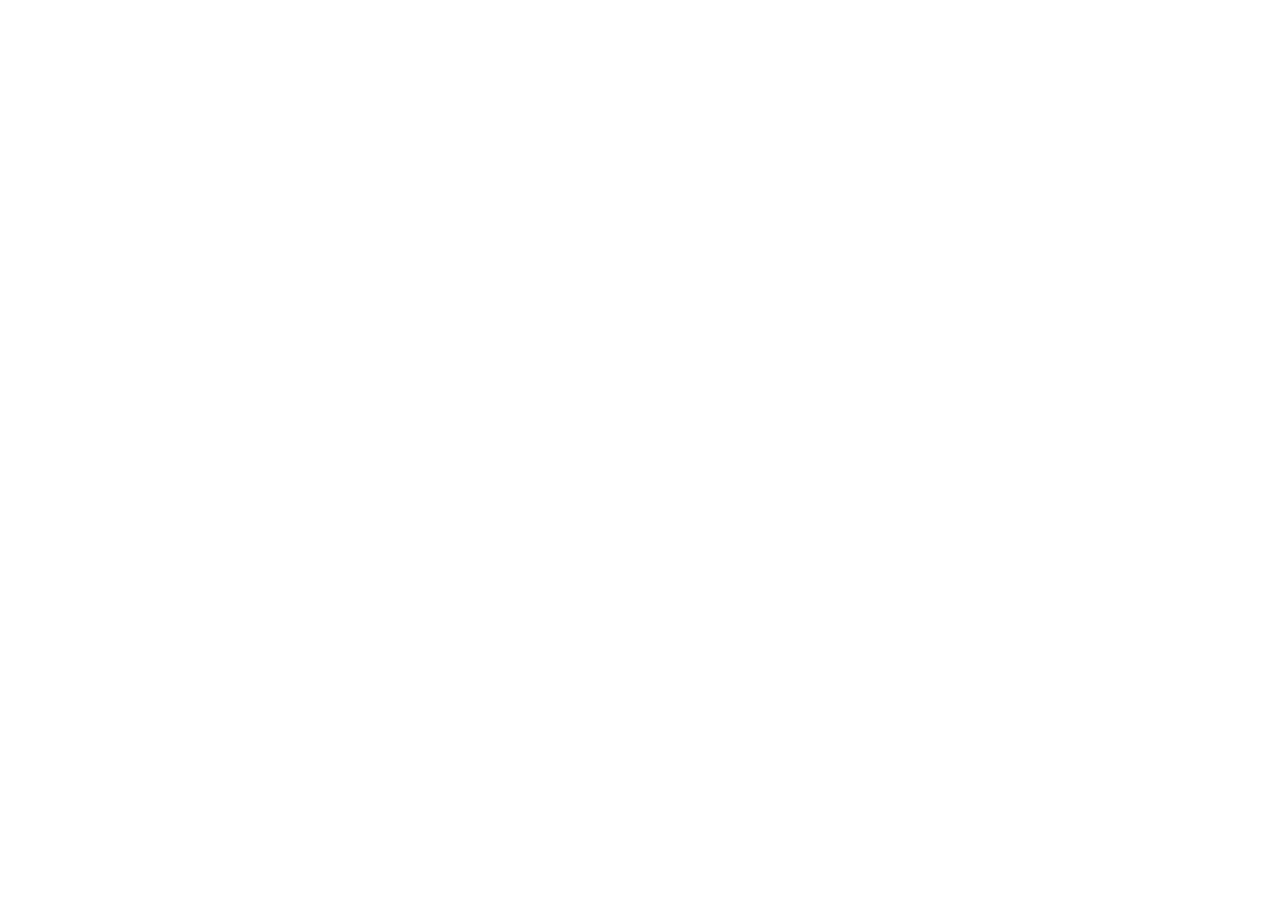
==== commit 10c8928a: "Redirect personal homepage to taiyuangelou.github.io" ====
--- a/index.html
+++ b/index.html
@@ -1,156 +1,12 @@
-<!DOCTYPE html>
-<html lang="zh-CN" data-lang="zh">
+<!doctype html>
+<html lang="zh-CN">
 <head>
 <meta charset="utf-8">
 <meta name="viewport" content="width=device-width, initial-scale=1">
-<title>娄泰袁葛 | Taiyuange Lou | 天津大学光学工程</title>
-<meta name="description" content="天津大学 · 光学工程 博士研究生. 光学系统设计 · 计算成像 · 自由曲面 · AI 辅助设计">
-
-<!-- 站点图标（可选）：把 favicon.ico 放到根目录即可 -->
-<link rel="icon" href="assets/photo.jpg">
-
-<!-- 字体：英文用 Source Serif / 中文用思源宋体；若网络不通会自动回退到系统字体 -->
-<link rel="preconnect" href="https://fonts.googleapis.com">
-<link rel="preconnect" href="https://fonts.gstatic.com" crossorigin>
-<link href="https://fonts.googleapis.com/css2?family=Source+Serif+4:opsz,wght@8..60,400;8..60,600;8..60,700&family=Inter:wght@400;500;600&family=Noto+Serif+SC:wght@400;600;700&display=swap" rel="stylesheet">
-
-<link rel="stylesheet" href="styles.css">
-<link rel="canonical" href="https://yogurt-lt.github.io/">
-<link rel="alternate" hreflang="zh-CN" href="https://yogurt-lt.github.io/">
-<link rel="alternate" hreflang="en" href="https://yogurt-lt.github.io/en.html">
-<link rel="alternate" hreflang="x-default" href="https://yogurt-lt.github.io/">
+<title>Taiyuange Lou | 娄泰袁葛</title>
+<link rel="canonical" href="https://taiyuangelou.github.io/">
+<script>window.location.replace("https://taiyuangelou.github.io/" + window.location.search + window.location.hash);</script>
+<meta http-equiv="refresh" content="0; url=https://taiyuangelou.github.io/">
 </head>
-<body>
-
-<!-- ============ 顶部标题栏 ============ -->
-<header class="site-header">
-  <div class="wrap header-inner">
-    <a class="brand" href="#top">
-      <span class="brand-mark">娄</span>
-      <span class="brand-text">
-        <span class="brand-name" data-i18n="name.full">娄泰袁葛</span>
-        <span class="brand-sub" data-i18n="name.latin">Taiyuange Lou</span>
-      </span>
-    </a>
-
-    <nav class="site-nav" id="siteNav" aria-label="Main navigation">
-      <a href="#about"        data-i18n="nav.about">简介</a>
-      <a href="#education"    data-i18n="nav.education">教育经历</a>
-      <a href="#publications" data-i18n="nav.publications">发表论文</a>
-      <a href="#patents"      data-i18n="nav.patents">专利</a>
-      <a href="#conferences"  data-i18n="nav.conferences">学术会议</a>
-      <a href="#projects"     data-i18n="nav.projects">项目与实习</a>
-      <a href="#contributions" data-i18n="nav.contributions">其他信息</a>
-      <a href="#honors"       data-i18n="nav.honors">荣誉奖励</a>
-      <a href="#contact"      data-i18n="nav.contact">联系方式</a>
-    </nav>
-
-    <div class="header-tools">
-      <a class="lang-toggle" id="langToggle" href="en.html" aria-label="Switch language">
-        <span class="lang-opt is-active" data-lang="zh">中文</span>
-        <span class="lang-sep">/</span>
-        <span class="lang-opt" data-lang="en">EN</span>
-      </a>
-      <button class="nav-toggle" id="navToggle" type="button" aria-label="Menu" aria-expanded="false">
-        <span></span><span></span><span></span>
-      </button>
-    </div>
-  </div>
-</header>
-
-<main class="wrap" id="top">
-
-  <!-- ============ 个人简介 ============ -->
-  <section class="hero" id="about">
-    <div class="hero-text">
-      <h1 class="hero-name" data-i18n="name.full">娄泰袁葛</h1>
-      <p class="hero-name-en" data-i18n="name.latin">Taiyuange Lou</p>
-      <p class="hero-role" data-i18n="hero.role">天津大学 · 光学工程 博士研究生</p>
-      <p class="hero-affil" data-i18n="hero.affiliation">天津大学 精密仪器与光电子工程学院</p>
-
-      <p class="hero-bio" data-i18n="hero.bio1">我目前是天津大学光学工程专业博士研究生，本科与硕士均就读于天津大学。研究兴趣集中在光学系统设计与计算成像：一方面做面向实际可落地的 AI 辅助成像系统设计，另一方面用计算方法突破传统成像的物理限制。</p>
-      <p class="hero-bio" data-i18n="hero.bio2">已经参与完成并落地的代表性系统包括：面向粒子图像测速的显微成像系统、车载 DLP 投影镜头，以及折反射式超短焦投影系统。</p>
-
-      <p class="hero-interests">
-        <span class="label" data-i18n="hero.interestsLabel">研究兴趣：</span>
-        <span data-i18n="hero.interests">光学系统设计 · 计算成像 · 自由曲面 · AI 辅助设计</span>
-      </p>
-
-      <!-- 快捷链接：在 assets/content.js 里改 links 即可 -->
-      <ul class="hero-links" id="heroLinks"><li><a class="chip" href="mailto:loutaiyuange@tju.edu.cn"><span class="chip-icon"><svg viewBox="0 0 24 24" aria-hidden="true"><path d="M3 5.5h18v13H3z" fill="none" stroke="currentColor" stroke-width="1.6"/><path d="M3.6 6.2 12 12.6l8.4-6.4" fill="none" stroke="currentColor" stroke-width="1.6"/></svg></span><span class="chip-text">邮箱</span></a></li><li><a class="chip" href="https://github.com/yogurt-lt/" target="_blank" rel="noopener"><span class="chip-icon"><svg viewBox="0 0 24 24" aria-hidden="true"><path fill="currentColor" d="M12 2C6.48 2 2 6.58 2 12.23c0 4.52 2.87 8.35 6.84 9.7.5.1.68-.22.68-.49v-1.7c-2.78.62-3.37-1.37-3.37-1.37-.45-1.18-1.11-1.5-1.11-1.5-.91-.63.07-.62.07-.62 1 .07 1.53 1.06 1.53 1.06.9 1.57 2.36 1.12 2.94.86.09-.67.35-1.12.63-1.38-2.22-.26-4.56-1.14-4.56-5.06 0-1.12.39-2.03 1.03-2.75-.1-.26-.45-1.3.1-2.71 0 0 .84-.28 2.75 1.05a9.4 9.4 0 0 1 5 0c1.91-1.33 2.75-1.05 2.75-1.05.55 1.41.2 2.45.1 2.71.64.72 1.03 1.63 1.03 2.75 0 3.93-2.34 4.8-4.57 5.05.36.32.68.94.68 1.9v2.82c0 .27.18.6.69.49A10.06 10.06 0 0 0 22 12.23C22 6.58 17.52 2 12 2Z"/></svg></span><span class="chip-text">GitHub</span></a></li><li><a class="chip" href="https://orcid.org/0009-0004-0142-462X" target="_blank" rel="noopener"><span class="chip-icon"><svg viewBox="0 0 24 24" aria-hidden="true"><circle cx="12" cy="12" r="10" fill="currentColor"/><path fill="#fff" d="M9 8.6a1.1 1.1 0 1 1 0-2.2 1.1 1.1 0 0 1 0 2.2Zm-.8 1.4h1.6v7.6H8.2V10Zm3.1 0h3c2.1 0 3.5 1.5 3.5 3.8s-1.4 3.8-3.5 3.8h-3V10Zm1.6 1.4v4.8h1.3c1.2 0 1.9-.9 1.9-2.4s-.7-2.4-1.9-2.4h-1.3Z"/></svg></span><span class="chip-text">ORCID</span></a></li></ul>
-    </div>
-
-    <figure class="hero-photo">
-      <img src="assets/photo.jpg" alt="娄泰袁葛 Taiyuange Lou">
-    </figure>
-  </section>
-
-  <!-- ============ 教育经历 ============ -->
-  <section class="section" id="education">
-    <h2 class="section-title" data-i18n="nav.education">教育经历</h2>
-    <div class="timeline" id="educationList"><div class="tl-item"><div class="tl-when">2026.09 — 至今</div><div class="tl-body"><div class="tl-head"><span class="tl-school">天津大学</span><span class="tl-degree">光学工程 · 博士研究生</span></div><p class="tl-details">研究方向：光学系统设计、计算成像、自由曲面、AI 辅助设计</p></div></div><div class="tl-item"><div class="tl-when">2022.09 — 2025.01</div><div class="tl-body"><div class="tl-head"><span class="tl-school">天津大学</span><span class="tl-degree">光学工程 · 学术硕士</span></div><p class="tl-details">GPA 3.6/4.0　研究方向：光学系统设计、计算成像</p></div></div><div class="tl-item"><div class="tl-when">2018.09 — 2022.06</div><div class="tl-body"><div class="tl-head"><span class="tl-school">天津大学</span><span class="tl-degree">光电信息科学与工程 · 本科</span></div><p class="tl-details">专业排名 18/103　GPA 3.61/4.0</p></div></div></div>
-  </section>
-
-  <!-- ============ 发表论文 ============ -->
-  <section class="section" id="publications">
-    <h2 class="section-title" data-i18n="nav.publications">发表论文</h2>
-    <ol class="pub-list" id="publicationList"><li class="pub-item"><p class="pub-title"><a href="https://doi.org/10.1109/JPHOT.2024.3520163" target="_blank" rel="noopener">Monocular 3D Micro-PIV System Using Computational Imaging</a><span class="pub-ext">↗</span></p><p class="pub-authors">Taiyuange Lou, Chengxiang Guo, Tong Yang, Lei Yang, Hongbo Xie</p><p class="pub-venue"><span class="pub-venue-text">IEEE Photonics Journal, 17(1): 1–9, 2025</span><span class="tag">SCI</span></p></li><li class="pub-item"><p class="pub-title"><a href="https://doi.org/10.3788/gzxb20255403.0318002" target="_blank" rel="noopener">用于粒子图像测速的 30× 荧光探测显微镜研制</a><span class="pub-ext">↗</span></p><p class="pub-authors">娄泰袁葛, 郭程祥, 杨童, 杨磊, 谢洪波</p><p class="pub-venue"><span class="pub-venue-text">光子学报, 54(3): 0318002, 2025</span><span class="tag">中文核心</span></p></li></ol>
-  </section>
-
-  <!-- ============ 专利 ============ -->
-  <section class="section" id="patents">
-    <h2 class="section-title" data-i18n="nav.patents">专利</h2>
-    <ol class="pub-list" id="patentList"><li class="pub-item"><p class="pub-title"><a href="https://patents.google.com/patent/CN118624933A/zh" target="_blank" rel="noopener">基于计算成像的单目三维微尺度粒子图像测速方法及系统</a><span class="pub-ext">↗</span></p><p class="pub-authors">谢洪波, 娄泰袁葛, 杨磊, 等</p><p class="pub-venue"><span class="pub-venue-text">中国发明专利 CN118624933A · 2024-09-10</span><a class="pub-alt" href="https://eureka.patsnap.com/patent/CN118624933A" target="_blank" rel="noopener">备用来源</a></p></li><li class="pub-item"><p class="pub-title"><a href="https://patents.google.com/patent/CN121900023A/zh" target="_blank" rel="noopener">一种紧凑型投影镜头</a><span class="pub-ext">↗</span></p><p class="pub-authors">娄泰袁葛, 阴亮, 徐航宇</p><p class="pub-venue"><span class="pub-venue-text">中国发明专利 CN121900023A · 2026-04-21</span><a class="pub-alt" href="https://eureka.patsnap.com/patent/CN121900023A" target="_blank" rel="noopener">备用来源</a></p></li><li class="pub-item"><p class="pub-title"><a href="https://patents.google.com/patent/CN122284065A/zh" target="_blank" rel="noopener">一种用于激光扫描投影的扩束镜头</a><span class="pub-ext">↗</span></p><p class="pub-authors">娄泰袁葛, 阴亮, 徐航宇</p><p class="pub-venue"><span class="pub-venue-text">中国发明专利 CN122284065A · 2026-06-26</span><a class="pub-alt" href="https://eureka.patsnap.com/patent/CN122284065A" target="_blank" rel="noopener">备用来源</a></p></li><li class="pub-item"><p class="pub-title"><span>一种折反式低投射比超短焦投影镜头及投影系统</span></p><p class="pub-authors">娄泰袁葛, 阴亮, 徐航宇</p><p class="pub-venue"><span class="pub-venue-text">中国发明专利 · 审查中（暂无公开号）</span></p></li></ol>
-  </section>
-
-  <!-- ============ 参与学术会议 ============ -->
-  <section class="section" id="conferences">
-    <h2 class="section-title" data-i18n="nav.conferences">学术会议</h2>
-    <ul class="award-list" id="conferenceList"><li class="award-item"><span class="award-year">2023</span><div class="award-body"><p class="award-title">机载激光通信中双光楔扫描系统的研制</p><p class="award-desc">段霖森, 娄泰袁葛, 杨磊, 谢洪波</p><p class="award-venue">2023 年中国光学学会学术大会</p></div></li></ul>
-  </section>
-
-  <!-- ============ 项目与实习 ============ -->
-  <section class="section" id="projects">
-    <h2 class="section-title" data-i18n="nav.projects">项目与实习</h2>
-    <p class="section-hint" data-i18n="gallery.hint">点击图片可放大</p>
-    <div class="card-list" id="projectList"><div class="card"><div class="card-head"><span class="card-period">2025.08 — 2026.05</span><span class="card-org">沂普光电 · 光学设计工程师</span></div><div class="gallery"><figure class="gallery-item"><img tabindex="0" src="assets/images/proj-dlp-optics.jpg" alt="紧凑投影设计" loading="lazy"><figcaption>紧凑投影设计</figcaption></figure><figure class="gallery-item"><img tabindex="0" src="assets/images/proj-dlp-hud.jpg" alt="车载抬头显示（HUD）系统" loading="lazy"><figcaption>车载抬头显示（HUD）系统</figcaption></figure><figure class="gallery-item"><img tabindex="0" src="assets/images/proj-dlp-headlamp.jpg" alt="车载 DLP 投影大灯" loading="lazy"><figcaption>车载 DLP 投影大灯</figcaption></figure><figure class="gallery-item"><img tabindex="0" src="assets/images/proj-dlp-ust.jpg" alt="折反射超短焦系统" loading="lazy"><figcaption>折反射超短焦系统</figcaption></figure></div></div><div class="card"><div class="card-head"><span class="card-period">2022.09 — 2025.01</span><span class="card-org">超重力光学观测系统、隔振台</span><span class="tag tag-soft">国家重大科技基础设施项目</span></div><p class="card-desc">研制可在离心机超重力及强振动环境下长时间正常工作的显微观察与测量系统，使其在 50g 超重力及长时间强振动条件下对微流控芯片内微细观机理进行实时观测与算法测速。主要负责光路设计、振动分析与图像互相关测速算法。</p><div class="gallery"><figure class="gallery-item"><img tabindex="0" src="assets/images/micro-piv-system.jpg" alt="显微成像系统三维设计总图" loading="lazy"><figcaption>显微成像系统三维设计总图</figcaption></figure><figure class="gallery-item"><img tabindex="0" src="assets/images/micro-piv-objective.jpg" alt="显微物镜与微流控芯片观测光路" loading="lazy"><figcaption>显微物镜与微流控芯片观测光路</figcaption></figure><figure class="gallery-item"><img tabindex="0" src="assets/images/micro-piv-network.jpg" alt="基于深度学习的三维深度重建流程" loading="lazy"><figcaption>基于深度学习的三维深度重建流程</figcaption></figure></div></div><div class="card"><div class="card-head"><span class="card-period">2023.01 — 2024.01</span><span class="card-org">用于激光衰减的 180° 超广角镜头设计</span><span class="tag tag-soft">军工横向项目</span></div><p class="card-desc">设计一款视场角 182° 的近红外超广角镜头，镜头中含衰减片与滤光片。独立完成设计并通过甲方评审。</p><div class="gallery"><figure class="gallery-item"><img tabindex="0" src="assets/images/wideangle-lens.jpg" alt="180° 超广角镜头光学结构" loading="lazy"><figcaption>180° 超广角镜头光学结构</figcaption></figure></div></div><div class="card"><div class="card-head"><span class="card-period">2022.01 — 2023.01</span><span class="card-org">机载非对称投影光学系统设计</span><span class="tag tag-soft">军工横向项目</span></div><p class="card-desc">面向机载挡风玻璃投射成像的需求，设计采用柱面镜的非对称投影光学系统，并使用非球面校正像差；系统在 x 轴方向缩小比为 1:40、y 轴方向为 1:10。</p><div class="gallery"><figure class="gallery-item"><img tabindex="0" src="assets/images/asym-projection.jpg" alt="非对称投影光学系统实验台架" loading="lazy"><figcaption>非对称投影光学系统实验台架</figcaption></figure><figure class="gallery-item"><img tabindex="0" src="assets/images/asym-lens.png" alt="非对称投影系统光学结构" loading="lazy"><figcaption>非对称投影系统光学结构</figcaption></figure></div></div></div>
-  </section>
-
-  <section class="section" id="contributions">
-    <h2 class="section-title" data-i18n="nav.contributions">其他信息</h2>
-    <ul class="award-list" id="contributionList"><li class="award-item"><span class="award-year"></span><div class="award-body"><p class="award-title"><a href="http://cs.cmpedu.com/books/book/5611469.htm" target="_blank" rel="noopener">《工程光学》第五版</a><span class="pub-ext">↗</span></p><p class="award-desc">有幸参与《工程光学》第五版出版相关工作。</p></div></li><li class="award-item"><span class="award-year"></span><div class="award-body"><p class="award-title"><a href="https://yogurt-lt.github.io/optomech-workflow/" target="_blank" rel="noopener">Optomech Workflow · 光机结构设计 Skill</a><span class="pub-ext">↗</span></p><p class="award-desc">我开发的开源 AI 光机结构设计 Skill：从光学模型出发，辅助推理装配顺序、定位与固定方式，生成截面图及适用于 SolidWorks / FreeCAD 的可编辑 CAD 初稿。</p></div></li></ul>
-  </section>
-
-  <!-- ============ 竞赛获奖 ============ -->
-  <section class="section" id="competitions">
-    <h2 class="section-title" data-i18n="nav.competitions">竞赛获奖</h2>
-    <p class="section-hint" data-i18n="gallery.hint">点击图片可放大</p>
-    <ul class="award-list" id="competitionList"><li class="award-item"><span class="award-year">2023</span><div class="award-body"><p class="award-title"><span>第十一届全国大学生光电设计竞赛“宇瞳杯”光学设计赛道 国家级一等奖</span></p><div class="gallery award-cert"><figure class="gallery-item"><img tabindex="0" src="assets/images/award-optics-2023.jpg" alt="获奖证书" loading="lazy"><figcaption>获奖证书</figcaption></figure></div></div></li><li class="award-item"><span class="award-year">2021</span><div class="award-body"><p class="award-title"><span>“挑战杯”校级特等奖</span></p></div></li><li class="award-item"><span class="award-year">2020</span><div class="award-body"><p class="award-title"><span>全国大学生数学建模竞赛 国家级一等奖</span></p><div class="gallery award-cert"><figure class="gallery-item"><img tabindex="0" src="assets/images/award-modeling-2020.jpg" alt="获奖证书" loading="lazy"><figcaption>获奖证书</figcaption></figure></div></div></li><li class="award-item"><span class="award-year">2019</span><div class="award-body"><p class="award-title"><span>全国大学生数学竞赛 三等奖</span></p></div></li></ul>
-  </section>
-
-  <!-- ============ 荣誉奖励 ============ -->
-  <section class="section" id="honors">
-    <h2 class="section-title" data-i18n="nav.honors">荣誉奖励</h2>
-    <ul class="award-list" id="honorList"><li class="award-item"><span class="award-year">2025</span><div class="award-body"><p class="award-title"><span>天津大学-歌尔奖学金</span></p></div></li><li class="award-item"><span class="award-year">2023、2024</span><div class="award-body"><p class="award-title"><span>研究生二等奖学金（2 次）</span></p></div></li><li class="award-item"><span class="award-year">2020</span><div class="award-body"><p class="award-title"><a href="https://qiushi.tju.edu.cn/info/1130/1951.htm" target="_blank" rel="noopener">求是学部（未来技术学院）“先进学生”荣誉称号</a><span class="pub-ext">↗</span></p></div></li></ul>
-  </section>
-
-  <!-- ============ 联系方式 ============ -->
-  <section class="section" id="contact">
-    <h2 class="section-title" data-i18n="nav.contact">联系方式</h2>
-    <p class="contact-note" data-i18n="contact.note">欢迎就光学系统设计、计算成像相关的研究或工程合作与我联系。</p>
-    <ul class="contact-list" id="contactList"><li class="contact-item"><span class="contact-label">邮箱</span><a href="mailto:loutaiyuange@tju.edu.cn">loutaiyuange@tju.edu.cn</a></li><li class="contact-item"><span class="contact-label">GitHub</span><a href="https://github.com/yogurt-lt/" target="_blank" rel="noopener">github.com/yogurt-lt</a></li><li class="contact-item"><span class="contact-label">ORCID</span><a href="https://orcid.org/0009-0004-0142-462X" target="_blank" rel="noopener">0009-0004-0142-462X</a></li><li class="contact-item"><span class="contact-label">单位</span><span class="contact-value">天津大学 精密仪器与光电子工程学院</span></li><li class="contact-item"><span class="contact-label">地址</span><span class="contact-value">天津市南开区卫津路 92 号</span></li></ul>
-  </section>
-
-</main>
-
-<footer class="site-footer">
-  <div class="wrap">
-    <p><span data-i18n="footer.updated">最后更新：</span> <span id="lastUpdated">2026-10-26</span></p>
-    <p class="footer-small" data-i18n="footer.built">本站为纯静态页面，托管于 GitHub Pages。</p>
-  </div>
-</footer>
-
-<script src="assets/content.js"></script>
-<script src="assets/main.js"></script>
-</body>
+<body><p>个人主页已迁移至新网址。 <a href="https://taiyuangelou.github.io/">https://taiyuangelou.github.io/</a></p></body>
 </html>
